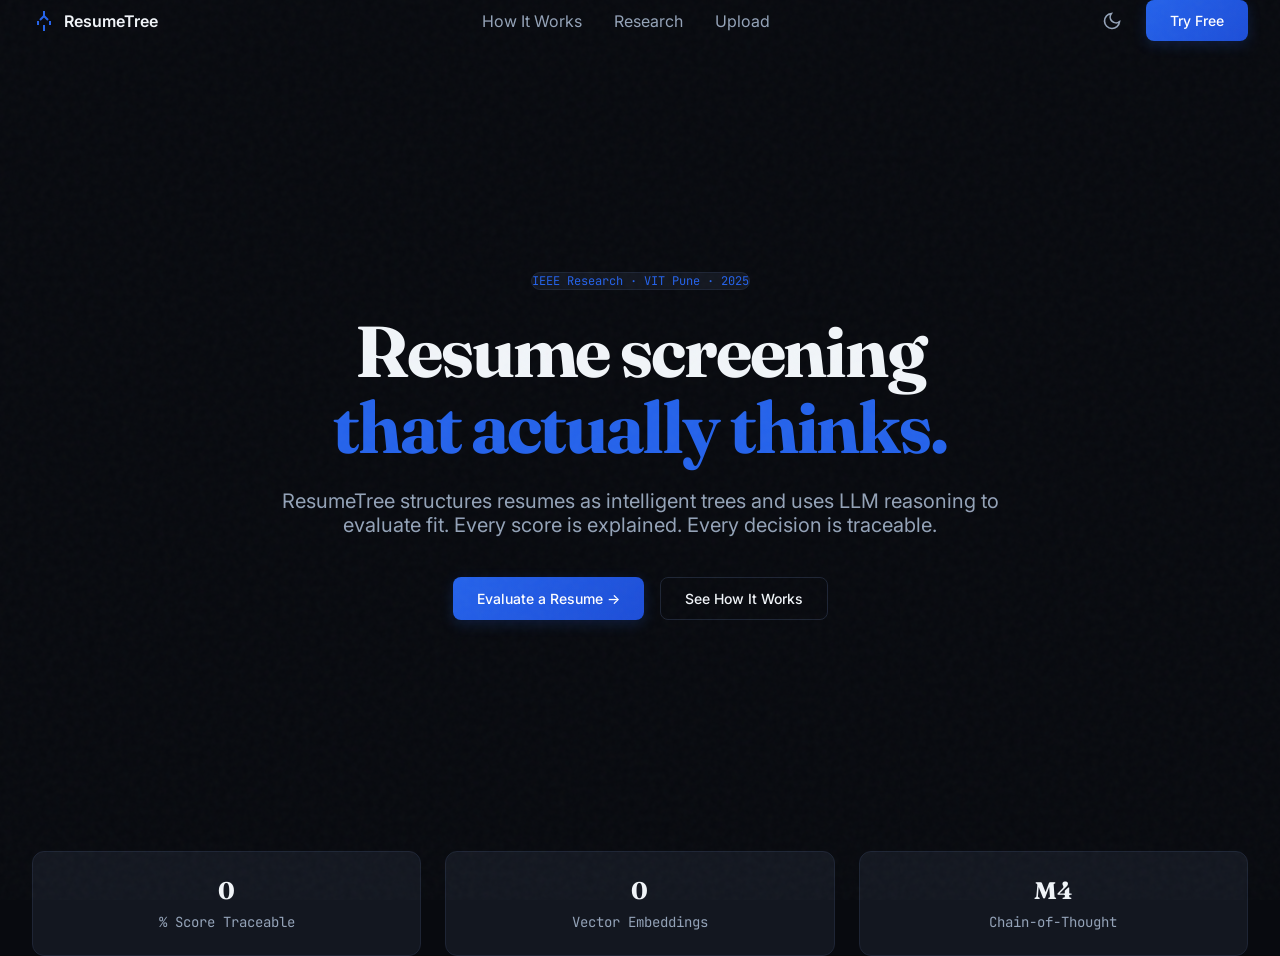
==== frontend/index.html @ 49d578b4 "api linked" ====
<!DOCTYPE html>
<html lang="en" class="dark">
<head>
    <meta charset="UTF-8">
    <meta name="viewport" content="width=device-width, initial-scale=1.0">
    <title>AI Resume Evaluation - ResumeTree</title>
    <link href="https://fonts.googleapis.com/css2?family=Fraunces:ital,wght@0,700;1,300&family=Inter:wght@400;500;600;700&family=JetBrains+Mono:wght@400;600&display=swap" rel="stylesheet">
    <link rel="stylesheet" href="css/global.css">
</head>
<body class="bg-base text-primary font-body antialiased min-h-screen col transition-colors">
    <div class="noise-overlay"></div>
    
<nav class="navbar" id="navbar">
  <div class="nav-container row space-between items-center px-lg h-16 w-full max-w-7xl mx-auto">
    <a href="index.html" class="logo row items-center gap-2 text-primary font-600 font-body">
      <svg width="24" height="24" viewBox="0 0 24 24" fill="none" stroke="var(--blue-500)" stroke-width="2"><path d="M12 22v-6"></path><path d="M16 11l-4-4-4 4"></path><path d="M12 2v5"></path><path d="M6 16v-4"></path><path d="M18 16v-4"></path></svg>
      ResumeTree
    </a>
    <div class="nav-links row gap-8 display-md">
      <a href="howitworks.html" class="text-secondary hover-primary">How It Works</a>
      <a href="research.html" class="text-secondary hover-primary">Research</a>
      <a href="upload.html" class="text-secondary hover-primary">Upload</a>
    </div>
    <div class="nav-actions row items-center gap-4">
      <button id="theme-toggle" class="icon-btn text-secondary hover-primary">
        <svg id="moon-icon" viewBox="0 0 24 24" width="20" height="20" fill="none" stroke="currentColor" stroke-width="2"><path d="M21 12.79A9 9 0 1 1 11.21 3 7 7 0 0 0 21 12.79z"></path></svg>
        <svg id="sun-icon" viewBox="0 0 24 24" width="20" height="20" fill="none" stroke="currentColor" stroke-width="2" style="display:none;"><circle cx="12" cy="12" r="5"></circle><line x1="12" y1="1" x2="12" y2="3"></line><line x1="12" y1="21" x2="12" y2="23"></line><line x1="4.22" y1="4.22" x2="5.64" y2="5.64"></line><line x1="18.36" y1="18.36" x2="19.78" y2="19.78"></line><line x1="1" y1="12" x2="3" y2="12"></line><line x1="21" y1="12" x2="23" y2="12"></line><line x1="4.22" y1="19.78" x2="5.64" y2="18.36"></line><line x1="18.36" y1="5.64" x2="19.78" y2="4.22"></line></svg>
      </button>
      <a href="upload.html" class="btn btn-primary">Try Free</a>
    </div>
  </div>
</nav>
<div id="toast-container" class="fixed bottom-lg right-lg col gap-2 z-50"></div>

    <main id="main-content" class="flex-1 w-full relative z-10 page-transition pt-16">
        
<div id="hero-canvas" class="absolute top-0 left-0 w-full h-full z-0 overflow-hidden pointer-events-none"></div>
<section class="max-w-7xl mx-auto px-lg relative z-10 row items-center justify-center text-center pb-xl pt-xl" style="min-height: 90vh;">
    <div class="col items-center gap-6 max-w-3xl">
        <div class="border rounded-full px-4 py-1 text-xs font-mono text-blue bg-card animate-in">
            IEEE Research · VIT Pune · 2025
        </div>
        <h1 class="font-display text-primary animate-in" style="font-size: 72px; line-height: 1.05; letter-spacing: -0.03em; animation-delay: 250ms;">
            Resume screening<br><span class="text-blue italic font-display">that actually thinks.</span>
        </h1>
        <p class="text-secondary text-lg mb-4 animate-in" style="animation-delay: 400ms;">
            ResumeTree structures resumes as intelligent trees and uses LLM reasoning to evaluate fit. Every score is explained. Every decision is traceable.
        </p>
        <div class="row gap-4 animate-in" style="animation-delay: 550ms;">
            <a href="upload.html" class="btn btn-primary text-base">Evaluate a Resume &rarr;</a>
            <a href="howitworks.html" class="btn btn-ghost text-base">See How It Works</a>
        </div>
    </div>
</section>

<section class="max-w-7xl mx-auto px-lg py-xl z-10 relative">
    <div class="row items-center gap-6 flex-wrap justify-center">
        <div class="card col items-center flex-1 min-w-[250px] scroll-fade text-center">
            <h2 class="font-display text-4xl mb-2 text-primary" data-counter="100">0</h2>
            <p class="text-secondary text-sm font-mono">% Score Traceable</p>
        </div>
        <div class="card col items-center flex-1 min-w-[250px] scroll-fade text-center">
            <h2 class="font-display text-4xl mb-2 text-primary">0</h2>
            <p class="text-secondary text-sm font-mono">Vector Embeddings</p>
        </div>
        <div class="card col items-center flex-1 min-w-[250px] scroll-fade text-center">
            <h2 class="font-display text-4xl mb-2 text-primary">M4</h2>
            <p class="text-secondary text-sm font-mono">Chain-of-Thought</p>
        </div>
    </div>
</section>

    </main>
    
    <script src="js/global.js"></script>
    <script src="js/api.js"></script>
    <script src="js/pages/landing.js"></script>
</body>
</html>
---- frontend/css/global.css ----
:root {
  --bg-base: #080A0F; --bg-surface: #0D1017; --bg-card: #131720; --bg-elevated: #1A2030; --bg-border: #1E2535;
  --blue-500: #2563EB; --blue-400: #3B82F6; --blue-glow: rgba(37,99,235,0.2);
  --mint-500: #10B981; --mint-400: #34D399; --amber-500: #F59E0B; --red-500: #EF4444; --purple-500: #8B5CF6;
  --text-primary: #F1F5F9; --text-secondary: #94A3B8; --text-tertiary: #475569; --text-accent: #3B82F6;
  --ease-out: cubic-bezier(0,0,0.2,1); --ease-spring: cubic-bezier(0.34,1.56,0.64,1); --ease-smooth: cubic-bezier(0.25,0.46,0.45,0.94);
}
:root.light {
  --bg-base: #FAFAFA; --bg-surface: #FFFFFF; --bg-card: #F8FAFC; --bg-elevated: #F1F5F9; --bg-border: #E2E8F0;
  --text-primary: #0F172A; --text-secondary: #475569; --text-tertiary: #94A3B8;
}
* { margin:0; padding:0; box-sizing: border-box; transition: background-color 300ms, border-color 300ms, color 300ms; }
html { scroll-behavior: smooth; }
body { background: var(--bg-base); color: var(--text-primary); font-family: 'Inter', sans-serif; -webkit-font-smoothing: antialiased; }
::selection { background: var(--blue-glow); color: var(--text-primary); }
::-webkit-scrollbar { width: 6px; }
::-webkit-scrollbar-track { background: var(--bg-base); }
::-webkit-scrollbar-thumb { background: var(--bg-border); border-radius: 3px; }
::-webkit-scrollbar-thumb:hover { background: var(--blue-500); }
*:focus-visible { outline: 2px solid var(--blue-400); outline-offset: 2px; }

/* Utilities */
.col { display: flex; flex-direction: column; } .row { display: flex; flex-direction: row; }
.items-center { align-items: center; } .items-start { align-items: flex-start; } .justify-center { justify-content: center; } .space-between { justify-content: space-between; }
.flex-1 { flex: 1; } .w-full { width: 100%; } .h-full { height: 100%; } .h-screen { height: 100vh; }
.max-w-7xl { max-width: 1280px; } .max-w-3xl { max-width: 760px; } .max-w-md { max-width: 560px; } .mx-auto { margin-left: auto; margin-right: auto; }
.gap-2 { gap: 8px; } .gap-4 { gap: 16px; } .gap-6 { gap: 24px; } .gap-8 { gap: 32px; }
.p-4 { padding: 16px; } .p-6 { padding: 24px; } .p-8 { padding: 32px; } .px-lg { padding-left: 32px; padding-right: 32px; }
.py-lg { padding-top: 32px; padding-bottom: 32px; } .pt-xl { padding-top: 64px; } .pb-xl { padding-bottom: 64px; }
.mt-4 { margin-top: 16px; } .mt-8 { margin-top: 32px; } .mb-2 { margin-bottom: 8px; } .mb-4 { margin-bottom: 16px; } .mb-8 { margin-bottom: 32px; }
.mt-xl { margin-top: 64px; } .mb-xl { margin-bottom: 64px; }
.text-center { text-align: center; }
.font-display { font-family: 'Fraunces', serif; } .font-body { font-family: 'Inter', sans-serif; } .font-mono { font-family: 'JetBrains Mono', monospace; font-size: 13px; }
.text-xs { font-size: 12px; } .text-sm { font-size: 14px; } .text-base { font-size: 16px; } .text-lg { font-size: 20px; } .text-xl { font-size: 24px; } .text-2xl { font-size: 32px; }
.font-500 { font-weight: 500; } .font-600 { font-weight: 600; }
.text-primary { color: var(--text-primary); } .text-secondary { color: var(--text-secondary); } .text-tertiary { color: var(--text-tertiary); } .text-accent { color: var(--text-accent); }
.text-red { color: var(--red-500); } .text-amber { color: var(--amber-500); } .text-mint { color: var(--mint-500); } .text-blue { color: var(--blue-500); }
.bg-base { background: var(--bg-base); } .bg-surface { background: var(--bg-surface); } .bg-card { background: var(--bg-card); border: 1px solid var(--bg-border); }
.border-b { border-bottom: 1px solid var(--bg-border); } .border-t { border-top: 1px solid var(--bg-border); } .border { border: 1px solid var(--bg-border); }
.rounded-sm { border-radius: 6px; } .rounded-md { border-radius: 10px; } .rounded-lg { border-radius: 16px; } .rounded-full { border-radius: 999px; }
.relative { position: relative; } .absolute { position: absolute; } .fixed { position: fixed; }
.z-10 { z-index: 10; } .z-50 { z-index: 50; }
.hidden { display: none !important; }
a { text-decoration: none; color: inherit; } .cursor-pointer { cursor: pointer; } 
ul { list-style: none; }

/* Effects */
.noise-overlay { position: fixed; top: 0; left: 0; width: 100vw; height: 100vh; pointer-events: none; z-index: 50; opacity: 0.03; background-image: url('data:image/svg+xml;utf8,%3Csvg viewBox="0 0 200 200" xmlns="http://www.w3.org/2000/svg"%3E%3Cfilter id="noiseFilter"%3E%3CfeTurbulence type="fractalNoise" baseFrequency="0.65" numOctaves="3" stitchTiles="stitch"/%3E%3C/filter%3E%3Crect width="100%25" height="100%25" filter="url(%23noiseFilter)"/%3E%3C/svg%3E'); }
.glass-nav { background: rgba(13, 16, 23, 0.7); backdrop-filter: blur(20px); border-bottom: 1px solid var(--bg-border); position: fixed; top:0; width:100%; z-index: 40; transition: background 0.3s, border-color 0.3s; }
.glass-nav.scrolled { background: rgba(13, 16, 23, 0.95); }
.light .glass-nav { background: rgba(255, 255, 255, 0.7); } .light .glass-nav.scrolled { background: rgba(255, 255, 255, 0.95); }

/* Components */
.btn { display: inline-flex; align-items: center; justify-center; padding: 12px 24px; border-radius: 8px; font-weight: 500; font-size: 14px; cursor: pointer; transition: all 150ms var(--ease-out); border:none; color: white;}
.btn-primary { background: linear-gradient(135deg, var(--blue-500), #1D4ED8); box-shadow: 0 4px 14px var(--blue-glow); }
.btn-primary:hover { background: var(--blue-400); box-shadow: 0 0 24px rgba(37,99,235,0.4); transform: translateY(-1px); }
.btn-primary:active { transform: translateY(0); }
.btn-ghost { background: transparent; border: 1px solid var(--bg-border); color: var(--text-primary); }
.btn-ghost:hover { background: var(--bg-elevated); }
.btn-danger { background: rgba(239,68,68,0.1); border: 1px solid rgba(239,68,68,0.3); color: var(--red-500); }
.icon-btn { background: transparent; border: none; padding: 8px; border-radius: 6px; cursor: pointer; color: var(--text-secondary); transition: background 150ms var(--ease-out); display: flex; align-items: center; justify-content: center; }
.icon-btn:hover { background: var(--bg-elevated); color: var(--text-primary); }

.card { background: var(--bg-card); border: 1px solid var(--bg-border); border-radius: 12px; padding: 24px; transition: all 200ms var(--ease-out); }
.card-hover:hover { background: var(--bg-elevated); border-color: rgba(37,99,235,0.3); box-shadow: 0 8px 32px rgba(0,0,0,0.3); }

/* Animations */
.animate-in { opacity: 0; transform: translateY(24px); animation: fadeUp 500ms var(--ease-out) forwards; }
@keyframes fadeUp { to { opacity: 1; transform: translateY(0); } }
.page-transition { opacity: 0; transform: translateY(8px); animation: pageEnter 300ms var(--ease-out) 50ms forwards; }
@keyframes pageEnter { to { opacity: 1; transform: translateY(0); } }

.skeleton { background: linear-gradient(90deg, var(--bg-card) 25%, var(--bg-elevated) 50%, var(--bg-card) 75%); background-size: 200% 100%; animation: shimmer 1.5s infinite; border-radius: 6px; min-height: 20px;}
@keyframes shimmer { 0% { background-position: 200% 0; } 100% { background-position: -200% 0; } }

/* Badges */
.badge { padding: 3px 10px; border-radius: 20px; font-weight: 500; font-size: 11px; white-space: nowrap; }
.badge-full { background: rgba(16,185,129,0.12); border: 1px solid rgba(16,185,129,0.3); color: var(--mint-400); }
.badge-partial { background: rgba(245,158,11,0.12); border: 1px solid rgba(245,158,11,0.3); color: var(--amber-500); }
.badge-none { background: rgba(239,68,68,0.12); border: 1px solid rgba(239,68,68,0.3); color: var(--red-500); }
.badge-high { background: var(--red-500); color: white; } .badge-medium { background: var(--amber-500); color: white; } .badge-low { background: var(--text-tertiary); color: white; }

/* Chips */
.chip { font-family: 'JetBrains Mono', monospace; font-size: 11px; border-radius: 4px; padding: 2px 8px; font-weight: 600; display: inline-block; white-space: nowrap;}
.chip-exp { background: rgba(37,99,235,0.1); border: 1px solid rgba(37,99,235,0.3); color: var(--blue-400); }
.chip-proj { background: rgba(139,92,246,0.1); border: 1px solid rgba(139,92,246,0.3); color: var(--purple-500); }
.chip-edu { background: rgba(16,185,129,0.1); border: 1px solid rgba(16,185,129,0.3); color: var(--mint-400); }
.chip-skill { background: rgba(245,158,11,0.1); border: 1px solid rgba(245,158,11,0.3); color: var(--amber-500); }

/* Toasts */
.toast { background: var(--bg-elevated); border: 1px solid var(--bg-border); padding: 16px; border-radius: 8px; box-shadow: 0 8px 32px rgba(0,0,0,0.3); transform: translateY(100px); opacity: 0; animation: toastIn 300ms var(--ease-spring) forwards; position: relative; overflow: hidden; min-width: 250px;}
.toast.out { animation: toastOut 300ms var(--ease-in) forwards; }
@keyframes toastIn { to { transform: translateY(0); opacity: 1; } } @keyframes toastOut { to { transform: translateY(50px); opacity: 0; } }
.toast-progress { position: absolute; bottom: 0; left: 0; height: 3px; background: var(--blue-500); width: 100%; transition: width linear; }
.toast.success .toast-progress { background: var(--mint-500); } .toast.error .toast-progress { background: var(--red-500); }

/* Specific Overrides */
input, textarea { background: var(--bg-card); border: 1px solid var(--bg-border); border-radius: 8px; padding: 14px 16px; color: var(--text-primary); font-family: 'Inter', sans-serif; resize: vertical; transition: border-color 0ms, box-shadow 0ms; }
input:focus, textarea:focus { outline: none; border-color: var(--blue-400); box-shadow: 0 0 0 4px var(--blue-glow); }

@media (max-width: 768px) { .display-md { display: none !important; } }
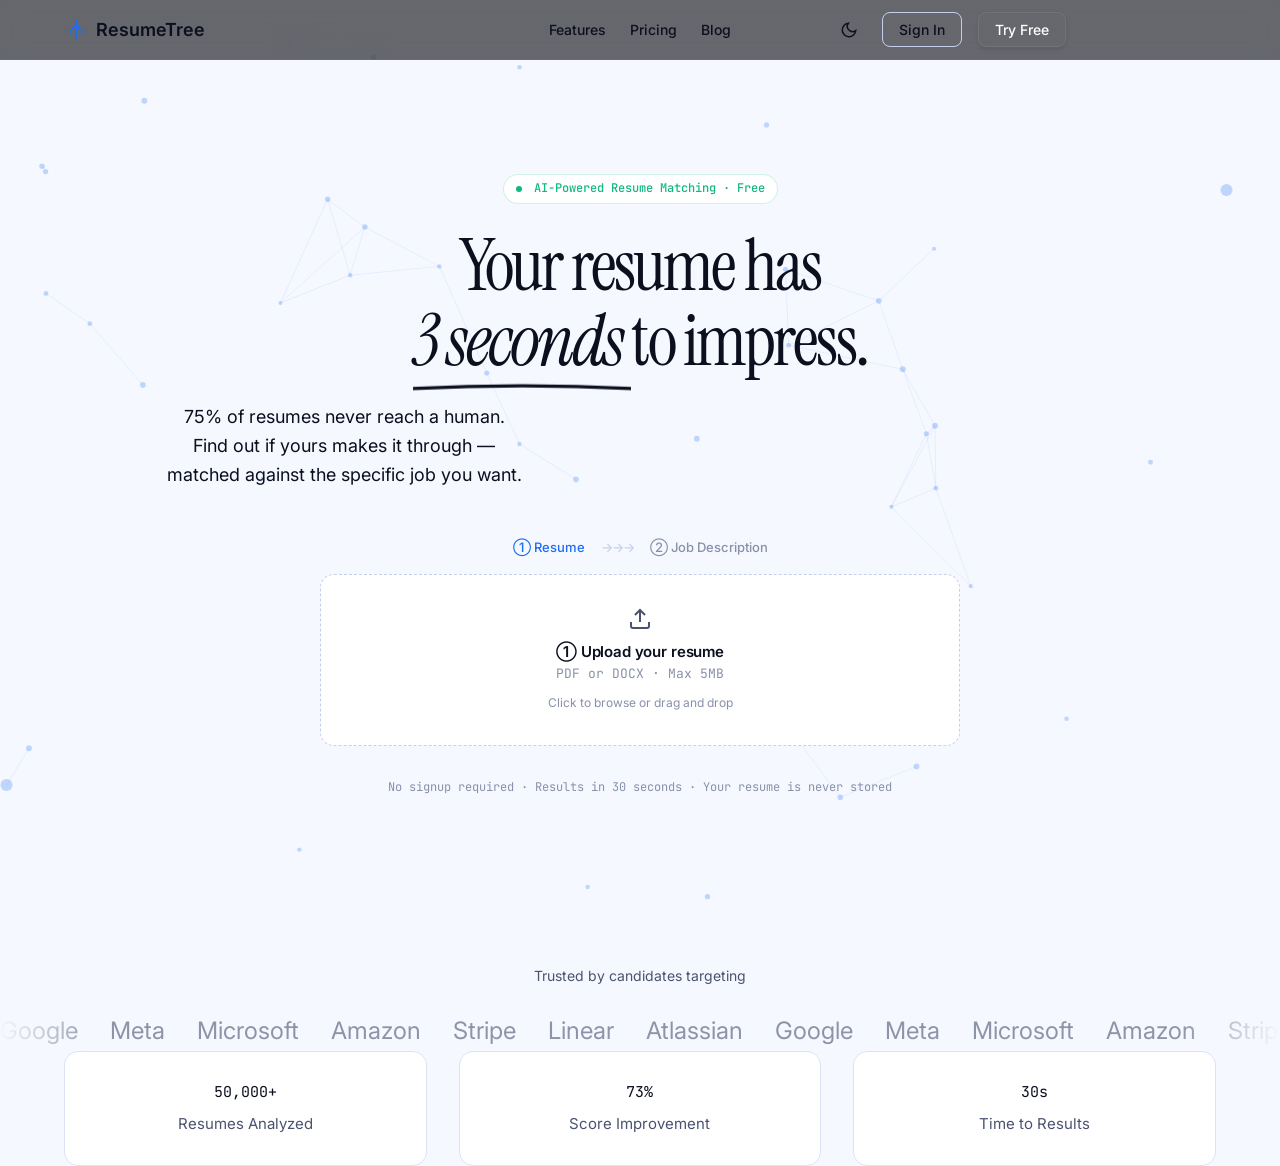
==== commit 4c994d7e: "frontend updated yet to complete" ====
--- a/frontend/index.html
+++ b/frontend/index.html
@@ -1,79 +1,238 @@
 <!DOCTYPE html>
-<html lang="en" class="dark">
+<html lang="en">
 <head>
-    <meta charset="UTF-8">
-    <meta name="viewport" content="width=device-width, initial-scale=1.0">
-    <title>AI Resume Evaluation - ResumeTree</title>
-    <link href="https://fonts.googleapis.com/css2?family=Fraunces:ital,wght@0,700;1,300&family=Inter:wght@400;500;600;700&family=JetBrains+Mono:wght@400;600&display=swap" rel="stylesheet">
-    <link rel="stylesheet" href="css/global.css">
+  <meta charset="UTF-8">
+  <meta name="viewport" content="width=device-width, initial-scale=1.0">
+  <title>ResumeTree · AI ATS Scorer</title>
+  <meta name="description" content="ResumeTree is an AI-powered Resume ATS Score Checker with precise JD matching.">
+  
+  <script>
+    const saved = localStorage.getItem('resumetree-theme');
+    const system = window.matchMedia('(prefers-color-scheme: dark)').matches ? 'dark' : 'light';
+    const theme = saved || system;
+    if (theme === 'dark') { document.documentElement.classList.add('dark'); }
+  </script>
+
+  <link rel="preconnect" href="https://fonts.googleapis.com">
+  <link rel="preconnect" href="https://fonts.gstatic.com" crossorigin>
+  <link href="https://fonts.googleapis.com/css2?family=Instrument+Serif:ital@0;1&family=Inter:wght@400;500;600;700&family=JetBrains+Mono:wght@400;600&display=swap" rel="stylesheet">
+  
+  <style>
+    :root { --base: #F6F8FF; --t1: #0B0F1E; }
+    :root.dark { --base: #07090F; --t1: #ECF0FA; }
+    body { background-color: var(--base); color: var(--t1); margin: 0; }
+  </style>
+
+  <link rel="stylesheet" href="css/design-system.css">
+  <link rel="stylesheet" href="css/layout.css">
+  <link rel="stylesheet" href="css/components.css">
+  <link rel="stylesheet" href="css/animations.css">
+
+  <style>
+    /* Specific Flow Overrides */
+    .flow-container {
+      position: relative; width: 100%; max-width: 800px; margin: 0 auto;
+      display: flex; gap: 24px; transition: all 380ms var(--smooth);
+    }
+    .panel { border-radius: 14px; transition: all 380ms var(--smooth); }
+    .panel-left { width: 100%; }
+    .panel-right { width: 0%; opacity: 0; visibility: hidden; transform: translateX(20px); display: none; }
+    
+    .flow-container.state-jd .panel-left { width: 45%; background: var(--surface); border: 1px solid var(--border); }
+    .flow-container.state-jd .panel-left .upload-zone { padding: 24px; border: none; background: transparent; animation: none; }
+    .flow-container.state-jd .panel-left svg.huge-icon { display: none; }
+    
+    .flow-container.state-jd .panel-right { width: 55%; display: flex; opacity: 1; visibility: visible; transform: translateX(0); background: var(--card); border: 1px solid var(--border); padding: 32px; }
+
+    @media (max-width: 768px) {
+      .flow-container.state-jd { flex-direction: column; }
+      .flow-container.state-jd .panel-left, .flow-container.state-jd .panel-right { width: 100%; }
+    }
+
+    /* Steps */
+    .step-indicator { display: flex; align-items: center; justify-content: center; gap: 16px; margin-bottom: 16px; font-family: var(--font-ui); font-size: 13px; font-weight: 500; }
+    .step-indicator span { transition: color var(--t-normal); }
+    .step-active { color: var(--brand); }
+    .step-inactive { color: var(--t3); }
+    .step-arr { color: var(--border-hi); letter-spacing: -1px; }
+
+    /* Processing Overlay */
+    .processing-overlay {
+      position: fixed; top: 0; left: 0; right: 0; bottom: 0;
+      background: rgba(7, 9, 15, 0.4);
+      backdrop-filter: blur(8px);
+      -webkit-backdrop-filter: blur(8px);
+      z-index: 200; display: none; align-items: center; justify-content: center; flex-direction: column;
+    }
+    .processing-overlay.active { display: flex; }
+  </style>
 </head>
-<body class="bg-base text-primary font-body antialiased min-h-screen col transition-colors">
-    <div class="noise-overlay"></div>
+<body>
+  
+  <nav class="navbar" style="height: 60px; z-index: 100;">
+    <div class="nav-content container flex justify-between items-center w-full">
+      <a href="index.html" class="logo" style="font-weight: 600; flex: 1;">
+        <svg width="24" height="24" viewBox="0 0 24 24" fill="none" stroke="var(--brand)" stroke-width="2"><path d="M12 22V2M16 11l-4-4-4 4M6 16v-4M18 16v-4"/></svg>
+        ResumeTree
+      </a>
+      <div class="nav-links flex gap-6" style="font-size: 14px; flex: 1; justify-content: center;">
+        <a href="features.html">Features</a>
+        <a href="pricing.html">Pricing</a>
+        <a href="#">Blog</a>
+      </div>
+      <div class="nav-actions flex items-center justify-end gap-4" style="flex: 1;">
+        <button class="btn btn-ghost theme-toggle-btn" style="padding: 8px; border:none;" aria-label="Toggle Theme">
+          <svg class="icon-sun" width="18" height="18" viewBox="0 0 24 24" fill="none" stroke="currentColor" stroke-width="2"><circle cx="12" cy="12" r="5"></circle><line x1="12" y1="1" x2="12" y2="3"></line><line x1="12" y1="21" x2="12" y2="23"></line><line x1="4.22" y1="4.22" x2="5.64" y2="5.64"></line><line x1="18.36" y1="18.36" x2="19.78" y2="19.78"></line><line x1="1" y1="12" x2="3" y2="12"></line><line x1="21" y1="12" x2="23" y2="12"></line><line x1="4.22" y1="19.78" x2="5.64" y2="18.36"></line><line x1="18.36" y1="5.64" x2="19.78" y2="4.22"></line></svg>
+          <svg class="icon-moon" width="18" height="18" viewBox="0 0 24 24" fill="none" stroke="currentColor" stroke-width="2"><path d="M21 12.79A9 9 0 1 1 11.21 3 7 7 0 0 0 21 12.79z"></path></svg>
+        </button>
+        <button class="btn btn-ghost" style="padding: 8px 16px;">Sign In</button>
+        <button class="btn btn-primary" style="padding: 8px 16px;">Try Free</button>
+      </div>
+    </div>
+  </nav>
+
+  <main class="hero-section">
+    <div class="mesh-bg">
+      <canvas id="heroCanvas" class="mesh-canvas"></canvas>
+    </div>
     
-<nav class="navbar" id="navbar">
-  <div class="nav-container row space-between items-center px-lg h-16 w-full max-w-7xl mx-auto">
-    <a href="index.html" class="logo row items-center gap-2 text-primary font-600 font-body">
-      <svg width="24" height="24" viewBox="0 0 24 24" fill="none" stroke="var(--blue-500)" stroke-width="2"><path d="M12 22v-6"></path><path d="M16 11l-4-4-4 4"></path><path d="M12 2v5"></path><path d="M6 16v-4"></path><path d="M18 16v-4"></path></svg>
-      ResumeTree
-    </a>
-    <div class="nav-links row gap-8 display-md">
-      <a href="howitworks.html" class="text-secondary hover-primary">How It Works</a>
-      <a href="research.html" class="text-secondary hover-primary">Research</a>
-      <a href="upload.html" class="text-secondary hover-primary">Upload</a>
-    </div>
-    <div class="nav-actions row items-center gap-4">
-      <button id="theme-toggle" class="icon-btn text-secondary hover-primary">
-        <svg id="moon-icon" viewBox="0 0 24 24" width="20" height="20" fill="none" stroke="currentColor" stroke-width="2"><path d="M21 12.79A9 9 0 1 1 11.21 3 7 7 0 0 0 21 12.79z"></path></svg>
-        <svg id="sun-icon" viewBox="0 0 24 24" width="20" height="20" fill="none" stroke="currentColor" stroke-width="2" style="display:none;"><circle cx="12" cy="12" r="5"></circle><line x1="12" y1="1" x2="12" y2="3"></line><line x1="12" y1="21" x2="12" y2="23"></line><line x1="4.22" y1="4.22" x2="5.64" y2="5.64"></line><line x1="18.36" y1="18.36" x2="19.78" y2="19.78"></line><line x1="1" y1="12" x2="3" y2="12"></line><line x1="21" y1="12" x2="23" y2="12"></line><line x1="4.22" y1="19.78" x2="5.64" y2="18.36"></line><line x1="18.36" y1="5.64" x2="19.78" y2="4.22"></line></svg>
-      </button>
-      <a href="upload.html" class="btn btn-primary">Try Free</a>
+    <div class="container text-center flex-col items-center" style="position: relative; z-index: 10;">
+      
+      <div class="pill pill-green mb-6 hero-stagger-1 border border-border" style="background: var(--surface);">
+        <span class="animate-pulse-dot" style="margin-right: 6px;"></span>
+        AI-Powered Resume Matching · Free
+      </div>
+
+      <h1 class="display-title hero-stagger-2 mb-6" style="letter-spacing: -0.04em;">
+        Your resume has<br>
+        <span class="text-brand" style="font-style: italic; position:relative;">3 seconds
+          <svg style="position:absolute; bottom:-4px; left:0; width:100%;" viewBox="0 0 200 8" fill="none"><path class="path-draw" d="M0 5 Q 100 0, 200 5" stroke="currentColor" stroke-width="3" stroke-linecap="round"/></svg>
+        </span> 
+        to impress.
+      </h1>
+      
+      <p class="text-secondary mb-12 hero-stagger-3 mx-auto" style="max-width: 560px; font-size: 18px; line-height: 1.6;">
+        75% of resumes never reach a human.<br>
+        Find out if yours makes it through —<br>
+        matched against the specific job you want.
+      </p>
+
+      <div class="hero-scale w-full mb-8 max-w-3xl mx-auto">
+        <div id="step-indicators" class="step-indicator">
+          <span id="step1-ind" class="step-active">① Resume</span>
+          <span class="step-arr">→→→</span>
+          <span id="step2-ind" class="step-inactive">② Job Description</span>
+        </div>
+
+        <div id="flow-container" class="flow-container text-left mt-4" style="justify-content: center;">
+          
+          <!-- LEFT: RESUME UPLOAD -->
+          <div id="panel-left" class="panel panel-left w-full flex justify-center">
+            <div id="state-idle" class="upload-zone mx-auto w-full">
+              <svg class="huge-icon" width="24" height="24" viewBox="0 0 24 24" fill="none" stroke="currentColor" stroke-width="2"><path d="M21 15v4a2 2 0 0 1-2 2H5a2 2 0 0 1-2-2v-4M17 8l-5-5-5 5M12 3v12"/></svg>
+              <h3 style="font-size: 15px; font-weight: 600; margin-bottom: 2px;">① Upload your resume</h3>
+              <p class="text-t3 mono-text" style="font-size: 13px;">PDF or DOCX · Max 5MB</p>
+              <p class="text-t3 mt-2" style="font-size: 12px;">Click to browse or drag and drop</p>
+            </div>
+            
+            <div id="state-done" style="display:none; padding: 24px; width: 100%;">
+              <div class="flex items-center gap-3">
+                <div style="background:var(--brand-soft); color:var(--brand); padding:10px; border-radius:8px;">
+                  <svg width="18" height="18" viewBox="0 0 24 24" fill="none" stroke="currentColor" stroke-width="2"><path d="M14 2H6a2 2 0 0 0-2 2v16a2 2 0 0 0 2 2h12a2 2 0 0 0 2-2V8z"></path><polyline points="14 2 14 8 20 8"></polyline><line x1="16" y1="13" x2="8" y2="13"></line><line x1="16" y1="17" x2="8" y2="17"></line><polyline points="10 9 9 9 8 9"></polyline></svg>
+                </div>
+                <div style="flex: 1;">
+                  <h4 class="font-600 mb-0" style="font-size: 14px;">resume_2025.pdf</h4>
+                  <p class="text-t2 mono-text" style="font-size: 12px; margin-top:2px;">2.3 MB · Ready</p>
+                </div>
+              </div>
+              <button class="btn btn-ghost mt-4 w-full" style="padding: 6px; font-size:12px;" onclick="location.reload()">Change file</button>
+            </div>
+          </div>
+
+          <!-- RIGHT: JD INPUT -->
+          <div id="panel-right" class="panel panel-right flex-col">
+            <h3 class="mb-2 text-brand" style="font-size: 13px;">② Now add the job description</h3>
+            <p class="text-t2 mb-6" style="font-size: 13px; line-height: 1.5;">Without a job description, your score is just a formatting grade. Add the JD to see your REAL match percentage.</p>
+
+            <div class="input-wrapper mb-4">
+              <textarea id="jd-textarea" class="textarea mono-text" style="height: 180px; font-size: 13px;" placeholder="Paste the full job description here. Include all requirements for the most accurate ATS match score." spellcheck="false"></textarea>
+              <label class="floating-label">Job Description Text</label>
+              <span id="char-counter" class="char-counter">0 / 2000+</span>
+            </div>
+
+            <button id="analyze-btn" class="btn w-full mt-auto" style="background: var(--border); color: var(--t3); cursor: not-allowed;" title="Required — tells us what to match your resume against" disabled>Add job description to continue</button>
+          </div>
+
+        </div>
+      </div>
+
+      <div class="text-t3 hero-stagger-4 mono-text" style="font-size: 12px;">
+        No signup required · Results in 30 seconds · Your resume is never stored
+      </div>
+    </div>
+  </main>
+
+  <!-- Social Proof Strip -->
+  <aside class="w-full relative mt-16 pb-8">
+    <p class="text-center text-t2 font-500 mb-6" style="font-size: 14px;">Trusted by candidates targeting</p>
+    <div class="marquee-container" style="opacity: 0.6;">
+      <div class="marquee-content flex gap-8 items-center">
+        <!-- Text stand-ins for demo, typically these are SVG logos -->
+        <span class="font-600 text-t2" style="font-size:24px;">Google</span>
+        <span class="font-600 text-t2" style="font-size:24px;">Meta</span>
+        <span class="font-600 text-t2" style="font-size:24px;">Microsoft</span>
+        <span class="font-600 text-t2" style="font-size:24px;">Amazon</span>
+        <span class="font-600 text-t2" style="font-size:24px;">Stripe</span>
+        <span class="font-600 text-t2" style="font-size:24px;">Linear</span>
+        <span class="font-600 text-t2" style="font-size:24px;">Atlassian</span>
+        <!-- Duplicates for loop -->
+        <span class="font-600 text-t2" style="font-size:24px;">Google</span>
+        <span class="font-600 text-t2" style="font-size:24px;">Meta</span>
+        <span class="font-600 text-t2" style="font-size:24px;">Microsoft</span>
+        <span class="font-600 text-t2" style="font-size:24px;">Amazon</span>
+        <span class="font-600 text-t2" style="font-size:24px;">Stripe</span>
+        <span class="font-600 text-t2" style="font-size:24px;">Linear</span>
+        <span class="font-600 text-t2" style="font-size:24px;">Atlassian</span>
+      </div>
+    </div>
+  </aside>
+
+  <!-- Stats Grid -->
+  <section class="container mt-16 mb-24 reveal animate-on-scroll">
+    <div class="grid-3 text-center">
+      <div class="card bg-surface">
+        <div class="display-title-normal mono-text text-brand mb-2">50,000+</div>
+        <div class="text-t2 font-500">Resumes Analyzed</div>
+      </div>
+      <div class="card bg-surface">
+        <div class="display-title-normal mono-text text-brand mb-2">73%</div>
+        <div class="text-t2 font-500">Score Improvement</div>
+      </div>
+      <div class="card bg-surface">
+        <div class="display-title-normal mono-text text-brand mb-2">30s</div>
+        <div class="text-t2 font-500">Time to Results</div>
+      </div>
+    </div>
+  </section>
+
+  <!-- Processing Overlay -->
+  <div id="processing-overlay" class="processing-overlay">
+    <div class="card glass flex-col text-left" style="width: 400px; padding: 40px; border-color: var(--border-hi);">
+      <h3 class="mb-4">Analyzing Context...</h3>
+      <div id="progress-steps" class="flex-col gap-3 mb-6"></div>
+      <div class="w-full bg-border rounded-full h-2 mb-2 overflow-hidden">
+        <div id="progress-bar" class="h-full bg-brand" style="width: 0%; border-radius:99px; transition: 4s linear; background: var(--brand);"></div>
+      </div>
+      <p class="text-t3 mono-text text-sm mb-4">~<span id="time-est">18</span> seconds remaining</p>
+      <button class="btn btn-ghost w-full" onclick="location.reload()">Cancel</button>
     </div>
   </div>
-</nav>
-<div id="toast-container" class="fixed bottom-lg right-lg col gap-2 z-50"></div>
-
-    <main id="main-content" class="flex-1 w-full relative z-10 page-transition pt-16">
-        
-<div id="hero-canvas" class="absolute top-0 left-0 w-full h-full z-0 overflow-hidden pointer-events-none"></div>
-<section class="max-w-7xl mx-auto px-lg relative z-10 row items-center justify-center text-center pb-xl pt-xl" style="min-height: 90vh;">
-    <div class="col items-center gap-6 max-w-3xl">
-        <div class="border rounded-full px-4 py-1 text-xs font-mono text-blue bg-card animate-in">
-            IEEE Research · VIT Pune · 2025
-        </div>
-        <h1 class="font-display text-primary animate-in" style="font-size: 72px; line-height: 1.05; letter-spacing: -0.03em; animation-delay: 250ms;">
-            Resume screening<br><span class="text-blue italic font-display">that actually thinks.</span>
-        </h1>
-        <p class="text-secondary text-lg mb-4 animate-in" style="animation-delay: 400ms;">
-            ResumeTree structures resumes as intelligent trees and uses LLM reasoning to evaluate fit. Every score is explained. Every decision is traceable.
-        </p>
-        <div class="row gap-4 animate-in" style="animation-delay: 550ms;">
-            <a href="upload.html" class="btn btn-primary text-base">Evaluate a Resume &rarr;</a>
-            <a href="howitworks.html" class="btn btn-ghost text-base">See How It Works</a>
-        </div>
-    </div>
-</section>
-
-<section class="max-w-7xl mx-auto px-lg py-xl z-10 relative">
-    <div class="row items-center gap-6 flex-wrap justify-center">
-        <div class="card col items-center flex-1 min-w-[250px] scroll-fade text-center">
-            <h2 class="font-display text-4xl mb-2 text-primary" data-counter="100">0</h2>
-            <p class="text-secondary text-sm font-mono">% Score Traceable</p>
-        </div>
-        <div class="card col items-center flex-1 min-w-[250px] scroll-fade text-center">
-            <h2 class="font-display text-4xl mb-2 text-primary">0</h2>
-            <p class="text-secondary text-sm font-mono">Vector Embeddings</p>
-        </div>
-        <div class="card col items-center flex-1 min-w-[250px] scroll-fade text-center">
-            <h2 class="font-display text-4xl mb-2 text-primary">M4</h2>
-            <p class="text-secondary text-sm font-mono">Chain-of-Thought</p>
-        </div>
-    </div>
-</section>
-
-    </main>
-    
-    <script src="js/global.js"></script>
-    <script src="js/api.js"></script>
-    <script src="js/pages/landing.js"></script>
+
+  <script src="js/core.js" defer></script>
+  <script src="js/animations.js" defer></script>
+  <script src="js/app.js" defer></script>
+  <style>
+    .path-draw { stroke-dasharray: 200; stroke-dashoffset: 200; animation: drawCheck 1s 800ms forwards ease-out; }
+  </style>
 </body>
 </html>
--- a/frontend/css/design-system.css
+++ b/frontend/css/design-system.css
@@ -0,0 +1,125 @@
+/* design-system.css */
+
+@import url('https://fonts.googleapis.com/css2?family=Instrument+Serif:ital@0;1&family=Inter:wght@400;500;600;700&family=JetBrains+Mono:wght@400;600&display=swap');
+
+:root {
+  /* Colors - Light Mode (Default variables as requested, or rather base) */
+  --void      : #F0F4FF;
+  --base      : #F6F8FF;
+  --surface   : #FFFFFF;
+  --card      : #FFFFFF;
+  --elevated  : #EEF2FF;
+  --border    : #DDE3F5;
+  --border-hi : #C4CFEC;
+
+  --brand     : #1B6EF3;
+  --brand-hi  : #1558D4;
+  --brand-glow: rgba(27,110,243,0.12);
+  --brand-soft: rgba(27,110,243,0.05);
+
+  --t1: #0B0F1E;
+  --t2: #4A5270;
+  --t3: #8891AA;
+
+  /* Semantic */
+  --excellent : #10B981;
+  --good      : #3B82F6;
+  --average   : #F59E0B;
+  --poor      : #EF4444;
+
+  /* Timings & Easings */
+  --spring: cubic-bezier(0.34, 1.56, 0.64, 1);
+  --smooth: cubic-bezier(0.25, 0.46, 0.45, 0.94);
+  --out   : cubic-bezier(0, 0, 0.2, 1);
+
+  --t-fast  : 150ms;
+  --t-normal: 280ms;
+  --t-slow  : 500ms;
+  --t-story : 1400ms;
+
+  /* Fonts */
+  --font-display: "Instrument Serif", "Playfair Display", serif;
+  --font-ui: "Inter", -apple-system, sans-serif;
+  --font-mono: "JetBrains Mono", "IBM Plex Mono", monospace;
+}
+
+:root.dark {
+  /* Colors - Dark Mode */
+  --void      : #04060C;
+  --base      : #07090F;
+  --surface   : #0C0F19;
+  --card      : #111521;
+  --elevated  : #171C2C;
+  --border    : #1D2338;
+  --border-hi : #2A3350;
+
+  --brand     : #1B6EF3;
+  --brand-hi  : #4589F5;
+  --brand-glow: rgba(27,110,243,0.18);
+  --brand-soft: rgba(27,110,243,0.06);
+
+  --t1: #ECF0FA;
+  --t2: #8591AD;
+  --t3: #454E68;
+}
+
+* {
+  transition: 
+    background-color 300ms ease,
+    border-color 300ms ease,
+    color 300ms ease;
+  box-sizing: border-box;
+}
+
+html, body {
+  font-family: var(--font-ui);
+  background-color: var(--base);
+  color: var(--t1);
+  line-height: 1.65;
+  -webkit-font-smoothing: antialiased;
+  accent-color: var(--brand);
+  font-size: 15px;
+  scroll-behavior: smooth;
+  visibility: visible;
+  margin: 0; padding: 0; overflow-x: hidden;
+}
+
+h1, h2, h3, h4, h5, h6, span, li, p { color: inherit; }
+h1, h2, h3, h4 { font-weight: 600; letter-spacing: -0.01em; margin: 0; line-height: 1.2; }
+p { font-size: 15px; color: var(--t2); margin: 0; }
+.text-tertiary, .text-t3 { color: var(--t3); }
+.text-secondary, .text-t2 { color: var(--t2); }
+.text-brand { color: var(--brand); }
+
+.display-title {
+  font-family: var(--font-display);
+  font-size: clamp(42px, 6vw, 72px);
+  line-height: 1.05;
+  font-weight: 400;
+  color: var(--t1);
+}
+
+.mono-text { font-family: var(--font-mono); }
+
+/* Spacing utils */
+.mb-2 { margin-bottom: 8px; }
+.mb-4 { margin-bottom: 16px; }
+.mb-6 { margin-bottom: 24px; }
+.mb-8 { margin-bottom: 32px; }
+.mb-12 { margin-bottom: 48px; }
+.mb-16 { margin-bottom: 64px; }
+.mt-2 { margin-top: 8px; }
+.mt-4 { margin-top: 16px; }
+.mt-6 { margin-top: 24px; }
+.mt-8 { margin-top: 32px; }
+.mt-12 { margin-top: 48px; }
+.mt-16 { margin-top: 64px; }
+
+.gap-2 { gap: 8px; }
+.gap-3 { gap: 12px; }
+.gap-4 { gap: 16px; }
+.gap-6 { gap: 24px; }
+.gap-8 { gap: 32px; }
+.p-4 { padding: 16px; }
+.p-6 { padding: 24px; }
+.p-8 { padding: 32px; }
--- a/frontend/css/layout.css
+++ b/frontend/css/layout.css
@@ -0,0 +1,160 @@
+/* layout.css */
+/* Grid Systems */
+.container {
+  width: 100%;
+  max-width: 1200px;
+  margin: 0 auto;
+  padding: 0 24px;
+}
+
+.grid-2 {
+  display: grid;
+  grid-template-columns: repeat(2, 1fr);
+  gap: 32px;
+}
+
+.grid-3 {
+  display: grid;
+  grid-template-columns: repeat(3, 1fr);
+  gap: 32px;
+}
+
+@media (max-width: 1023px) {
+  .grid-3 { grid-template-columns: repeat(2, 1fr); }
+}
+
+@media (max-width: 639px) {
+  .grid-2, .grid-3 { grid-template-columns: 1fr; }
+}
+
+/* Navigation */
+.navbar {
+  position: fixed;
+  top: 0;
+  left: 0;
+  right: 0;
+  height: 72px;
+  z-index: 100;
+  background: rgba(5, 7, 13, 0.6);
+  backdrop-filter: blur(12px);
+  -webkit-backdrop-filter: blur(12px);
+  border-bottom: 1px solid rgba(255,255,255,0.04);
+  display: flex;
+  align-items: center;
+}
+
+[data-theme="light"] .navbar {
+  background: rgba(255,255,255,0.8);
+  border-bottom: 1px solid rgba(0,0,0,0.04);
+}
+
+.nav-content {
+  display: flex;
+  align-items: center;
+  justify-content: space-between;
+  width: 100%;
+}
+
+.nav-links {
+  display: flex;
+  gap: 32px;
+  align-items: center;
+}
+
+.nav-links a {
+  color: var(--text-secondary);
+  text-decoration: none;
+  font-size: 14px;
+  font-weight: 500;
+  transition: color var(--fast) var(--ease-out);
+}
+
+.nav-links a:hover {
+  color: var(--text-primary);
+}
+
+@media (max-width: 768px) {
+  .nav-links { display: none; }
+}
+
+.logo {
+  font-family: var(--font-ui);
+  font-weight: 700;
+  font-size: 18px;
+  color: var(--text-primary);
+  text-decoration: none;
+  display: flex;
+  align-items: center;
+  gap: 8px;
+}
+
+.logo-icon {
+  width: 24px;
+  height: 24px;
+}
+
+/* Flex Utilities */
+.flex { display: flex; }
+.flex-col { display: flex; flex-direction: column; }
+.items-center { align-items: center; }
+.justify-center { justify-content: center; }
+.justify-between { justify-content: space-between; }
+.gap-2 { gap: 8px; }
+.gap-4 { gap: 16px; }
+.gap-6 { gap: 24px; }
+.gap-8 { gap: 32px; }
+.gap-12 { gap: 48px; }
+.flex-1 { flex: 1; }
+
+/* Text Utilities */
+.text-center { text-align: center; }
+.text-secondary { color: var(--text-secondary); }
+.text-tertiary { color: var(--text-tertiary); }
+.text-primary { color: var(--text-primary); }
+.text-brand { color: var(--brand-primary); }
+
+.w-full { width: 100%; }
+.h-full { height: 100%; }
+
+/* Hero Specifics */
+.hero-section {
+  min-height: 100vh;
+  display: flex !important;
+  flex-direction: column;
+  justify-content: center;
+  position: relative;
+  padding-top: 72px;
+  visibility: visible !important;
+  overflow: visible !important;
+}
+
+.mesh-bg {
+  position: absolute;
+  top: 0; left: 0; right: 0; bottom: 0;
+  z-index: 0;
+  pointer-events: none;
+  overflow: hidden;
+}
+
+.mesh-canvas {
+  width: 100%;
+  height: 100%;
+  position: absolute;
+  top: 0; left: 0;
+  z-index: 0;
+  pointer-events: none;
+}
+
+/* Base Visibility Safety */
+section, .section, main > div {
+  display: block !important;
+  visibility: visible !important;
+  overflow: visible !important;
+}
+
+/* Footer layout */
+.footer {
+  border-top: 1px solid var(--bg-border);
+  padding: 64px 0 32px;
+  margin-top: 128px;
+}
--- a/frontend/css/components.css
+++ b/frontend/css/components.css
@@ -0,0 +1,206 @@
+/* components.css */
+
+/* BUTTONS */
+.btn {
+  display: inline-flex;
+  align-items: center;
+  justify-content: center;
+  border-radius: 8px;
+  font-family: var(--font-ui);
+  font-weight: 500;
+  font-size: 14px;
+  padding: 12px 28px;
+  cursor: pointer;
+  border: none;
+  transition: all var(--instant) var(--out);
+  text-decoration: none;
+  will-change: transform, box-shadow;
+}
+
+.btn:disabled {
+  opacity: 0.4;
+  cursor: not-allowed;
+  pointer-events: none;
+}
+
+.btn-primary {
+  background: linear-gradient(135deg, var(--blue), #1558D4);
+  border: 1px solid rgba(255,255,255,0.08);
+  color: #fff;
+  box-shadow: 0 2px 4px rgba(0,0,0,0.1);
+}
+
+.btn-primary:not(:disabled):hover {
+  transform: translateY(-2px);
+  box-shadow: 0 0 0 1px rgba(27,110,243,0.3),
+              0 0 32px rgba(27,110,243,0.20);
+}
+
+.btn-ghost {
+  background: transparent;
+  border: 1px solid var(--border-hi);
+  color: var(--t1);
+}
+
+.btn-ghost:not(:disabled):hover {
+  background: var(--elevated);
+  border-color: var(--blue);
+}
+
+/* CARDS */
+.card {
+  background: var(--card);
+  border: 1px solid var(--border);
+  border-radius: 14px;
+  padding: 28px;
+  transition: transform var(--fast) var(--smooth),
+              border-color var(--fast) var(--smooth),
+              box-shadow var(--fast) var(--smooth);
+  position: relative;
+  overflow: hidden;
+}
+
+.card:hover {
+  transform: translateY(-3px);
+  border-color: var(--border-hi);
+  box-shadow: 0 12px 40px rgba(0,0,0,0.35);
+}
+
+.card.spotlight::after {
+  content: "";
+  position: absolute;
+  top: 0; left: 0; right: 0; bottom: 0;
+  background: radial-gradient(600px circle at var(--mouse-x, 50%) var(--mouse-y, 50%), rgba(27,110,243,0.05), transparent 40%);
+  opacity: 0;
+  transition: opacity var(--normal) var(--out);
+  pointer-events: none;
+  z-index: 0;
+}
+
+.card.spotlight:hover::after { opacity: 1; }
+.card > * { position: relative; z-index: 1; }
+
+.card-high { border-left: 4px solid var(--poor); }
+.card-med { border-left: 4px solid var(--average); }
+.card-low { border-left: 4px solid var(--t3); }
+
+/* PILLS */
+.pill {
+  display: inline-flex;
+  align-items: center;
+  gap: 6px;
+  padding: 4px 12px;
+  border-radius: 999px;
+  font-family: var(--font-mono);
+  font-size: 12px;
+  font-weight: 500;
+  background: var(--surface);
+  border: 1px solid var(--border);
+  color: var(--t2);
+}
+.pill-green {
+  background: rgba(16, 185, 129, 0.1);
+  color: var(--excellent);
+  border: 1px solid rgba(16, 185, 129, 0.2);
+}
+.pill-red {
+  background: rgba(239, 68, 68, 0.05);
+  color: var(--poor);
+  border: 1px dashed rgba(239, 68, 68, 0.4);
+}
+.pill-amber {
+  background: rgba(245, 158, 11, 0.1);
+  color: var(--average);
+  border: 1px solid rgba(245, 158, 11, 0.2);
+}
+
+/* FORMS & JD TEXTAREA */
+.input-wrapper { position: relative; width: 100%; display: flex; flex-direction: column; }
+.floating-label {
+  position: absolute;
+  top: 16px; left: 16px;
+  font-size: 14px;
+  color: var(--t3);
+  transition: all var(--fast) var(--out);
+  pointer-events: none;
+}
+.input, .textarea {
+  background: var(--surface);
+  border: 1px solid var(--border);
+  color: var(--t1);
+  border-radius: 8px;
+  padding: 16px;
+  font-family: var(--font-mono);
+  font-size: 14px;
+  transition: all var(--instant) var(--out);
+  outline: none;
+  width: 100%;
+}
+.textarea {
+  resize: vertical;
+  min-height: 200px;
+  padding-top: 24px;
+  line-height: 1.5;
+}
+/* Has a value or is focused */
+.input:focus ~ .floating-label,
+.input:not(:placeholder-shown) ~ .floating-label,
+.textarea:focus ~ .floating-label,
+.textarea:not(:placeholder-shown) ~ .floating-label {
+  top: 8px;
+  font-size: 10px;
+  color: var(--blue);
+}
+.input:focus, .textarea:focus {
+  border-color: var(--blue);
+  box-shadow: 0 0 0 3px var(--blue-glow);
+}
+.char-counter {
+  position: absolute;
+  bottom: 12px; right: 16px;
+  font-family: var(--font-mono);
+  font-size: 11px;
+  color: var(--t3);
+}
+
+/* UPLOAD ZONE */
+.upload-zone {
+  border: 1.5px dashed var(--border-hi);
+  border-radius: 14px;
+  padding: 32px 24px;
+  max-width: 640px;
+  max-height: 280px;
+  display: flex;
+  flex-direction: column;
+  align-items: center;
+  justify-content: center;
+  text-align: center;
+  transition: all var(--t-normal) var(--spring);
+  cursor: pointer;
+  background: var(--surface);
+  position: relative;
+  overflow: hidden;
+  animation: borderBreathe 4s infinite;
+}
+
+@keyframes borderBreathe {
+  0%, 100% { border-color: var(--border-hi); }
+  50% { border-color: var(--border); }
+}
+
+.upload-zone:hover, .upload-zone.drag-active {
+  border: 2px solid var(--brand);
+  background: var(--brand-soft);
+  animation: none;
+}
+
+.upload-zone.drag-active svg {
+  transform: translateY(-8px) scale(1.2);
+  color: var(--brand);
+}
+
+.upload-zone svg {
+  transition: transform var(--t-normal) var(--spring), color var(--t-fast) var(--out);
+  color: var(--t2);
+  margin-bottom: 12px;
+}
--- a/frontend/css/animations.css
+++ b/frontend/css/animations.css
@@ -0,0 +1,122 @@
+/* animations.css */
+
+/* Fallback: if JS fails, content shows */
+.animate-on-scroll {
+  opacity: 0;
+  transform: translateY(24px);
+  transition: opacity 500ms var(--out), transform 500ms var(--out);
+}
+
+.animate-on-scroll.visible {
+  opacity: 1 !important;
+  transform: translateY(0) !important;
+}
+
+@media (prefers-reduced-motion: reduce) {
+  .animate-on-scroll {
+    opacity: 1 !important;
+    transform: none !important;
+  }
+}
+
+/* Keyframes */
+@keyframes fadeUp {
+  0% {
+    opacity: 0;
+    transform: translateY(20px);
+  }
+  100% {
+    opacity: 1;
+    transform: translateY(0);
+  }
+}
+
+@keyframes scaleIn {
+  0% {
+    opacity: 0;
+    transform: scale(0.95);
+  }
+  100% {
+    opacity: 1;
+    transform: scale(1);
+  }
+}
+
+@keyframes pulseDot {
+  0% { box-shadow: 0 0 0 0 rgba(16, 185, 129, 0.4); }
+  70% { box-shadow: 0 0 0 6px rgba(16, 185, 129, 0); }
+  100% { box-shadow: 0 0 0 0 rgba(16, 185, 129, 0); }
+}
+
+@keyframes drawCheck {
+  0% { stroke-dashoffset: 100; opacity: 0; }
+  100% { stroke-dashoffset: 0; opacity: 1; }
+}
+
+@keyframes shimmer {
+  0% { background-position: -200% 0; }
+  100% { background-position: 200% 0; }
+}
+
+/* Hero delays (uses animation correctly without starting at 0 unconditionally) */
+.hero-stagger-1 { animation: fadeUp 400ms 100ms var(--out) both; }
+.hero-stagger-2 { animation: fadeUp 500ms 250ms var(--out) both; }
+.hero-stagger-3 { animation: fadeUp 400ms 420ms var(--out) both; }
+.hero-scale     { animation: scaleIn 500ms 550ms var(--spring) both; }
+.hero-stagger-4 { animation: fadeUp 400ms 600ms var(--out) both; }
+
+/* Decorative */
+.animate-pulse-dot {
+  display: inline-block;
+  width: 6px;
+  height: 6px;
+  border-radius: 50%;
+  background-color: var(--excellent);
+  animation: pulseDot 2s infinite;
+}
+
+/* Marquee */
+.marquee-container {
+  overflow: hidden;
+  white-space: nowrap;
+  position: relative;
+  width: 100%;
+}
+.marquee-container::before, .marquee-container::after {
+  content: "";
+  position: absolute;
+  top: 0; bottom: 0;
+  width: 100px;
+  z-index: 2;
+}
+.marquee-container::before {
+  left: 0;
+  background: linear-gradient(to right, var(--base) 0%, transparent 100%);
+}
+.marquee-container::after {
+  right: 0;
+  background: linear-gradient(to left, var(--base) 0%, transparent 100%);
+}
+
+.marquee-content {
+  display: inline-flex;
+  animation: marquee 30s linear infinite;
+}
+
+@keyframes marquee {
+  0% { transform: translateX(0); }
+  100% { transform: translateX(-50%); } 
+}
+
+@media (prefers-reduced-motion: reduce) {
+  *, *::before, *::after {
+    animation-duration: 0.01ms !important;
+    animation-iteration-count: 1 !important;
+    transition-duration: 0.01ms !important;
+    scroll-behavior: auto !important;
+  }
+  .hero-stagger-1, .hero-stagger-2, .hero-stagger-3, .hero-scale, .hero-stagger-4 {
+    opacity: 1 !important;
+    animation: none !important;
+  }
+}
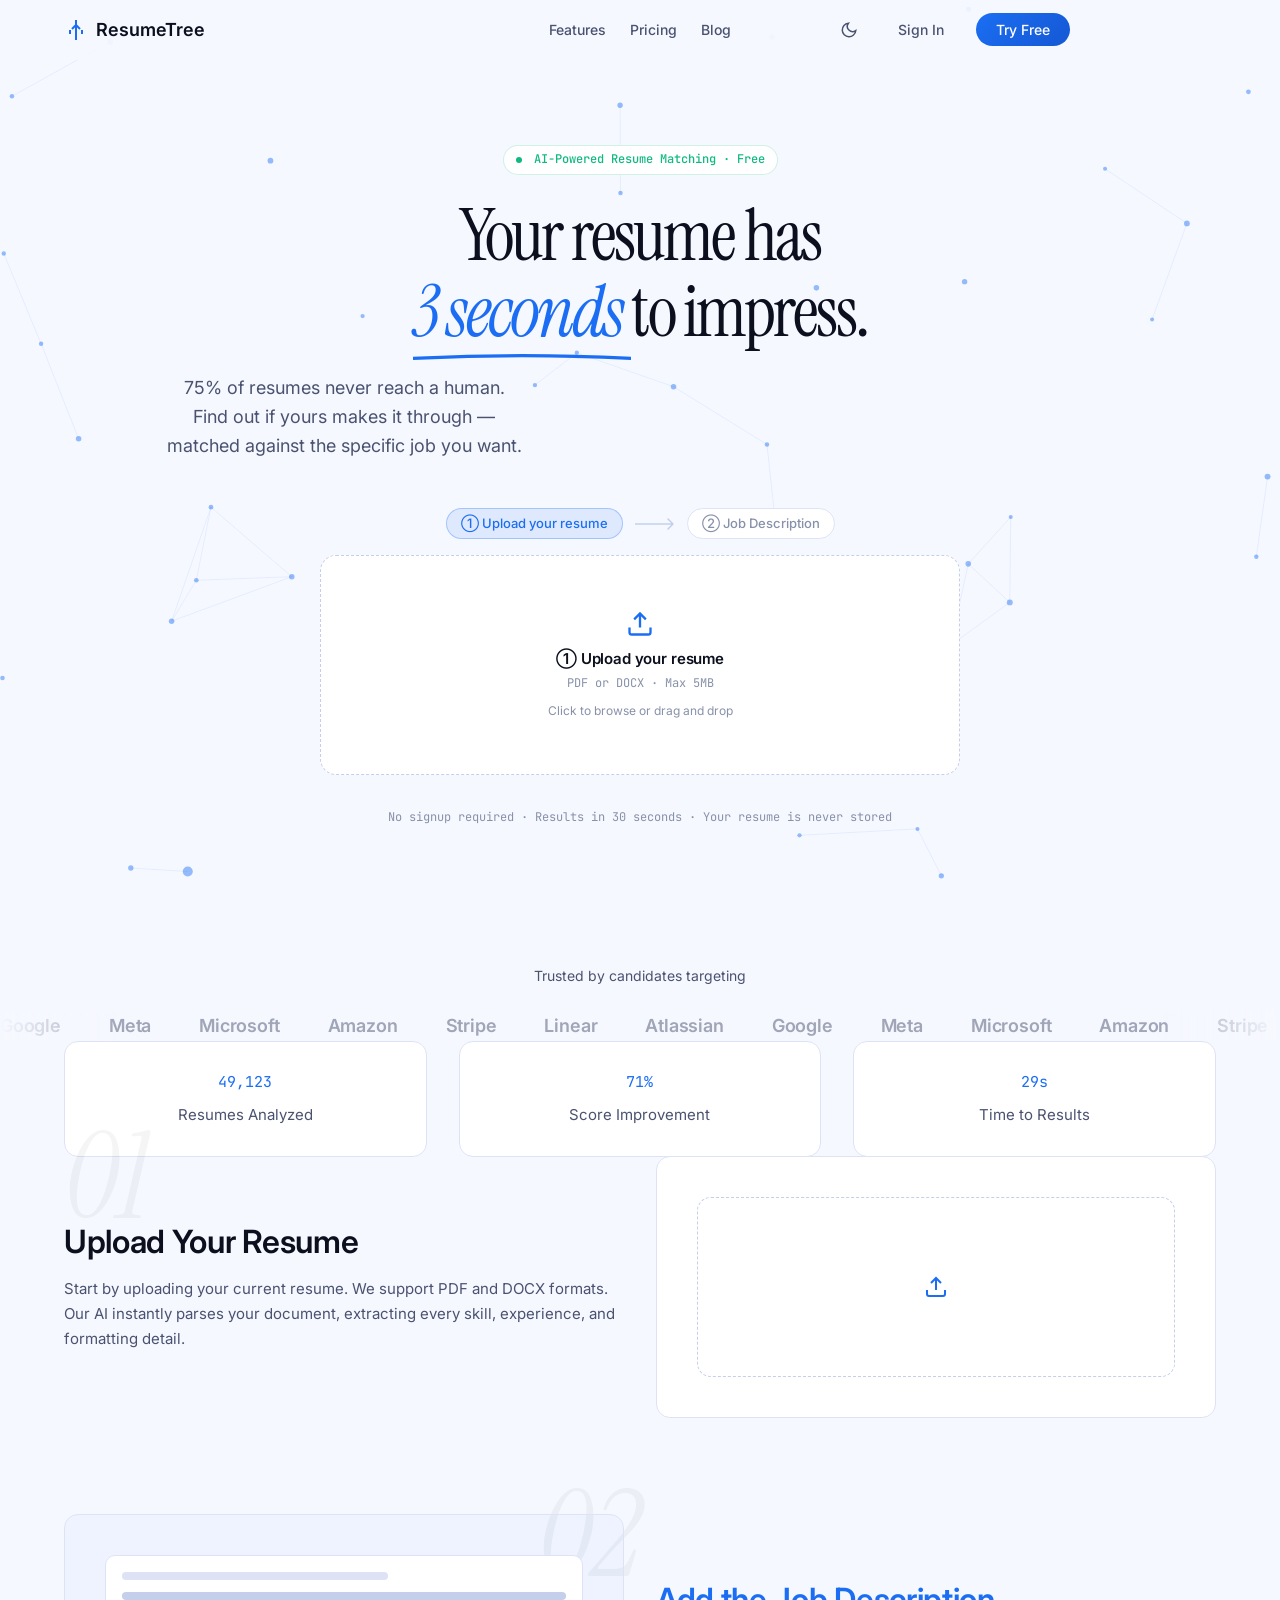
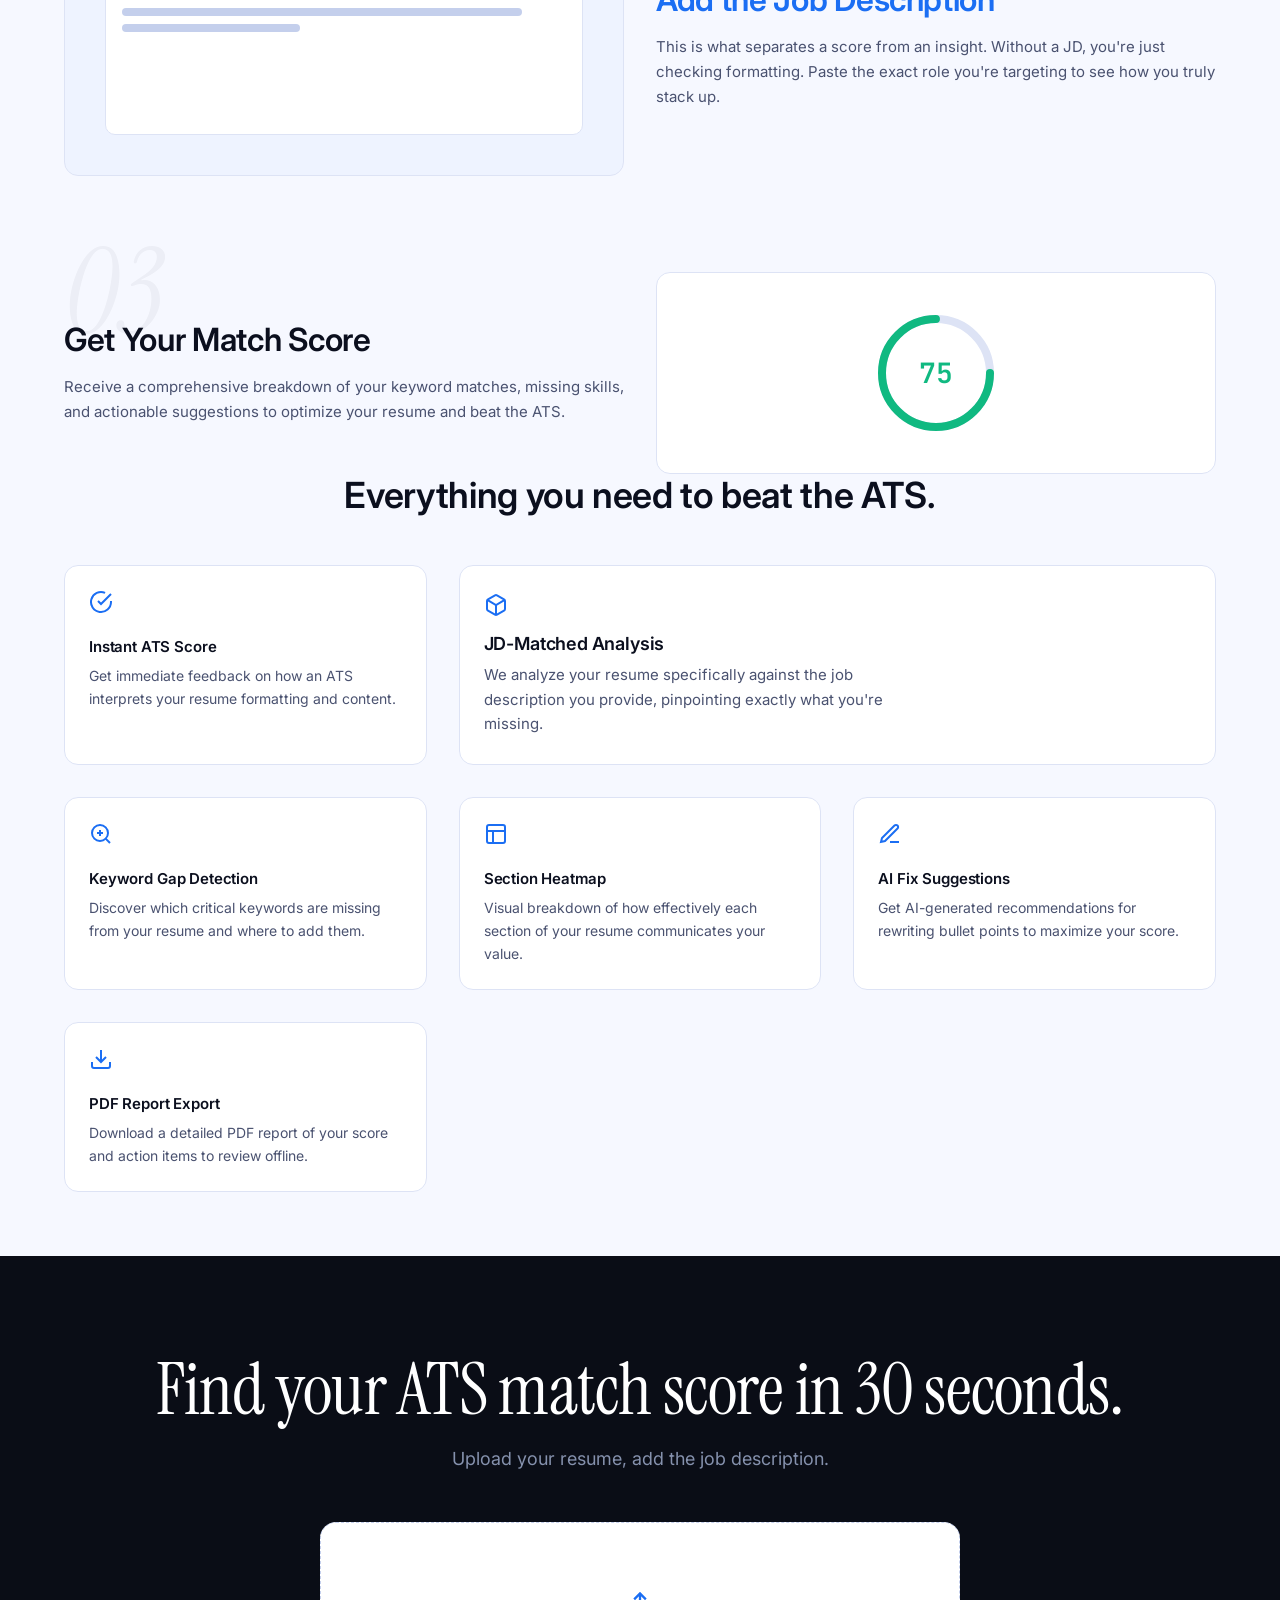
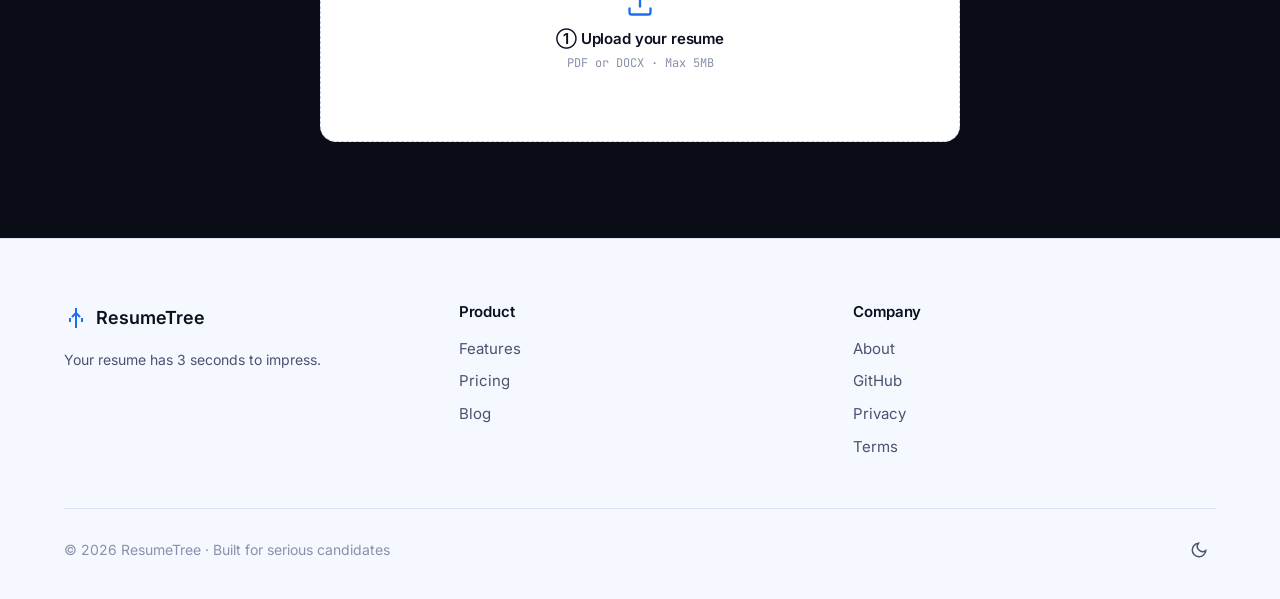
==== commit bf6da1ad: "Overhaul Results Dashboard layout, integrate Enhancv style design system, and implement backend pipe" ====
--- a/frontend/index.html
+++ b/frontend/index.html
@@ -35,14 +35,11 @@
       display: flex; gap: 24px; transition: all 380ms var(--smooth);
     }
     .panel { border-radius: 14px; transition: all 380ms var(--smooth); }
-    .panel-left { width: 100%; }
-    .panel-right { width: 0%; opacity: 0; visibility: hidden; transform: translateX(20px); display: none; }
+    .panel-left { width: 100%; transition: width 380ms var(--smooth); }
+    .panel-right { width: 0%; opacity: 0; visibility: hidden; transform: translateX(20px); display: none; overflow: hidden; transition: width 380ms var(--smooth), opacity 380ms var(--smooth); }
     
-    .flow-container.state-jd .panel-left { width: 45%; background: var(--surface); border: 1px solid var(--border); }
-    .flow-container.state-jd .panel-left .upload-zone { padding: 24px; border: none; background: transparent; animation: none; }
-    .flow-container.state-jd .panel-left svg.huge-icon { display: none; }
-    
-    .flow-container.state-jd .panel-right { width: 55%; display: flex; opacity: 1; visibility: visible; transform: translateX(0); background: var(--card); border: 1px solid var(--border); padding: 32px; }
+    .flow-container.state-jd .panel-left { width: 42%; }
+    .flow-container.state-jd .panel-right { width: 58%; display: flex; opacity: 1; visibility: visible; transform: translateX(0); background: var(--card); border: 1px solid var(--border); padding: 28px; }
 
     @media (max-width: 768px) {
       .flow-container.state-jd { flex-direction: column; }
@@ -50,26 +47,35 @@
     }
 
     /* Steps */
-    .step-indicator { display: flex; align-items: center; justify-content: center; gap: 16px; margin-bottom: 16px; font-family: var(--font-ui); font-size: 13px; font-weight: 500; }
-    .step-indicator span { transition: color var(--t-normal); }
-    .step-active { color: var(--brand); }
-    .step-inactive { color: var(--t3); }
-    .step-arr { color: var(--border-hi); letter-spacing: -1px; }
+    .step-indicator { display: flex; align-items: center; justify-content: center; gap: 12px; margin-bottom: 16px; }
+    .step-pill { font-family: var(--font-ui); font-size: 13px; font-weight: 500; border-radius: 999px; padding: 4px 14px; transition: all 300ms ease; }
+    .step-active { background: rgba(27,110,243,0.1); border: 1px solid rgba(27,110,243,0.3); color: var(--brand); }
+    .step-inactive { background: var(--surface); border: 1px solid var(--border); color: var(--t3); }
+    .step-arr { color: var(--border-hi); letter-spacing: -1px; width: 40px; }
 
     /* Processing Overlay */
     .processing-overlay {
       position: fixed; top: 0; left: 0; right: 0; bottom: 0;
-      background: rgba(7, 9, 15, 0.4);
+      background: rgba(246, 248, 255, 0.7);
       backdrop-filter: blur(8px);
       -webkit-backdrop-filter: blur(8px);
       z-index: 200; display: none; align-items: center; justify-content: center; flex-direction: column;
+      animation: fadeIn 300ms var(--out);
+    }
+    .dark .processing-overlay {
+      background: rgba(7, 9, 15, 0.5);
     }
     .processing-overlay.active { display: flex; }
+    
+    .auto-detect-strip {
+      background: rgba(16,185,129,0.08); border: 1px solid rgba(16,185,129,0.2); border-radius: 8px; padding: 10px 14px; font-family: 'Inter'; font-size: 12px; animation: slideDown 250ms var(--out);
+    }
+    @keyframes slideDown { from { opacity: 0; transform: translateY(-10px); } to { opacity: 1; transform: translateY(0); } }
   </style>
 </head>
 <body>
   
-  <nav class="navbar" style="height: 60px; z-index: 100;">
+  <nav class="navbar">
     <div class="nav-content container flex justify-between items-center w-full">
       <a href="index.html" class="logo" style="font-weight: 600; flex: 1;">
         <svg width="24" height="24" viewBox="0 0 24 24" fill="none" stroke="var(--brand)" stroke-width="2"><path d="M12 22V2M16 11l-4-4-4 4M6 16v-4M18 16v-4"/></svg>
@@ -85,15 +91,15 @@
           <svg class="icon-sun" width="18" height="18" viewBox="0 0 24 24" fill="none" stroke="currentColor" stroke-width="2"><circle cx="12" cy="12" r="5"></circle><line x1="12" y1="1" x2="12" y2="3"></line><line x1="12" y1="21" x2="12" y2="23"></line><line x1="4.22" y1="4.22" x2="5.64" y2="5.64"></line><line x1="18.36" y1="18.36" x2="19.78" y2="19.78"></line><line x1="1" y1="12" x2="3" y2="12"></line><line x1="21" y1="12" x2="23" y2="12"></line><line x1="4.22" y1="19.78" x2="5.64" y2="18.36"></line><line x1="18.36" y1="5.64" x2="19.78" y2="4.22"></line></svg>
           <svg class="icon-moon" width="18" height="18" viewBox="0 0 24 24" fill="none" stroke="currentColor" stroke-width="2"><path d="M21 12.79A9 9 0 1 1 11.21 3 7 7 0 0 0 21 12.79z"></path></svg>
         </button>
-        <button class="btn btn-ghost" style="padding: 8px 16px;">Sign In</button>
-        <button class="btn btn-primary" style="padding: 8px 16px;">Try Free</button>
+        <button class="btn btn-ghost sign-in-btn">Sign In</button>
+        <button class="btn btn-primary try-free-btn">Try Free</button>
       </div>
     </div>
   </nav>
 
   <main class="hero-section">
     <div class="mesh-bg">
-      <canvas id="heroCanvas" class="mesh-canvas"></canvas>
+      <div id="hero-canvas" class="mesh-canvas"></div>
     </div>
     
     <div class="container text-center flex-col items-center" style="position: relative; z-index: 10;">
@@ -111,7 +117,7 @@
         to impress.
       </h1>
       
-      <p class="text-secondary mb-12 hero-stagger-3 mx-auto" style="max-width: 560px; font-size: 18px; line-height: 1.6;">
+      <p class="text-secondary mb-12 hero-stagger-3 mx-auto text-center" style="max-width: 560px; font-size: 18px; line-height: 1.6;">
         75% of resumes never reach a human.<br>
         Find out if yours makes it through —<br>
         matched against the specific job you want.
@@ -119,9 +125,11 @@
 
       <div class="hero-scale w-full mb-8 max-w-3xl mx-auto">
         <div id="step-indicators" class="step-indicator">
-          <span id="step1-ind" class="step-active">① Resume</span>
-          <span class="step-arr">→→→</span>
-          <span id="step2-ind" class="step-inactive">② Job Description</span>
+          <span id="step1-ind" class="step-pill step-active">① Upload your resume</span>
+          <svg id="step-connector" width="40" height="12" viewBox="0 0 40 12" fill="none" xmlns="http://www.w3.org/2000/svg">
+            <path id="step-line" d="M0 6H38M38 6L33 1M38 6L33 11" stroke="var(--border-hi)" stroke-width="1.5" stroke-linecap="round" stroke-linejoin="round" />
+          </svg>
+          <span id="step2-ind" class="step-pill step-inactive">② Job Description</span>
         </div>
 
         <div id="flow-container" class="flow-container text-left mt-4" style="justify-content: center;">
@@ -129,101 +137,264 @@
           <!-- LEFT: RESUME UPLOAD -->
           <div id="panel-left" class="panel panel-left w-full flex justify-center">
             <div id="state-idle" class="upload-zone mx-auto w-full">
-              <svg class="huge-icon" width="24" height="24" viewBox="0 0 24 24" fill="none" stroke="currentColor" stroke-width="2"><path d="M21 15v4a2 2 0 0 1-2 2H5a2 2 0 0 1-2-2v-4M17 8l-5-5-5 5M12 3v12"/></svg>
-              <h3 style="font-size: 15px; font-weight: 600; margin-bottom: 2px;">① Upload your resume</h3>
-              <p class="text-t3 mono-text" style="font-size: 13px;">PDF or DOCX · Max 5MB</p>
-              <p class="text-t3 mt-2" style="font-size: 12px;">Click to browse or drag and drop</p>
+              <svg class="huge-icon" width="28" height="28" viewBox="0 0 24 24" fill="none" stroke="var(--brand)" stroke-width="2"><path d="M21 15v4a2 2 0 0 1-2 2H5a2 2 0 0 1-2-2v-4M17 8l-5-5-5 5M12 3v12"/></svg>
+              <h3 style="font-family: var(--font-ui); font-size: 15px; font-weight: 600; margin-bottom: 2px;">① Upload your resume</h3>
+              <p class="text-t3 mono-text" style="font-size: 12px; margin-top: 4px;">PDF or DOCX · Max 5MB</p>
+              <p class="text-t3" style="font-size: 12px; margin-top: 8px;">Click to browse or drag and drop</p>
             </div>
             
             <div id="state-done" style="display:none; padding: 24px; width: 100%;">
               <div class="flex items-center gap-3">
-                <div style="background:var(--brand-soft); color:var(--brand); padding:10px; border-radius:8px;">
-                  <svg width="18" height="18" viewBox="0 0 24 24" fill="none" stroke="currentColor" stroke-width="2"><path d="M14 2H6a2 2 0 0 0-2 2v16a2 2 0 0 0 2 2h12a2 2 0 0 0 2-2V8z"></path><polyline points="14 2 14 8 20 8"></polyline><line x1="16" y1="13" x2="8" y2="13"></line><line x1="16" y1="17" x2="8" y2="17"></line><polyline points="10 9 9 9 8 9"></polyline></svg>
+                <div style="background:rgba(16,185,129,0.05); color:var(--excellent); padding:10px; border-radius:8px; border: 1.5px solid var(--excellent);">
+                  <svg id="upload-check-svg" width="18" height="18" viewBox="0 0 24 24" fill="none" stroke="currentColor" stroke-width="2"><path id="check-path" d="M20 6L9 17l-5-5"></path></svg>
                 </div>
                 <div style="flex: 1;">
-                  <h4 class="font-600 mb-0" style="font-size: 14px;">resume_2025.pdf</h4>
-                  <p class="text-t2 mono-text" style="font-size: 12px; margin-top:2px;">2.3 MB · Ready</p>
+                  <h4 class="font-600 mb-0 mono-text" style="font-size: 13px;" id="filename-display">resume.pdf</h4>
+                  <p class="text-t3 mono-text" style="font-size: 12px; margin-top:2px;">1.2 MB</p>
+                </div>
+                <button class="btn btn-ghost" style="padding: 4px 8px; font-size:12px;" onclick="location.reload()">Change file</button>
+              </div>
+            </div>
+          </div>
+
+          <!-- RIGHT: JD INPUT -->
+          <div id="panel-right" class="panel panel-right flex-col">
+            <h3 class="mb-2 text-brand" style="font-family: var(--font-ui); font-weight: 600; font-size: 13px;">② Now add the job description</h3>
+            <p class="text-t2 mb-6" style="font-size: 13px; line-height: 1.6;">Without a job description, your score is just a formatting grade. Add the JD to see your REAL match percentage.</p>
+
+            <div class="input-wrapper mb-4">
+              <textarea id="jd-textarea" class="textarea mono-text" style="height: 180px; font-size: 13px;" placeholder="" spellcheck="false"></textarea>
+              <label class="floating-label">Job Description Text</label>
+              <span id="char-counter" class="char-counter">0 / 2000+</span>
+            </div>
+            <div id="auto-detect-strip" class="auto-detect-strip mb-4" style="display:none;"></div>
+
+            <button id="analyze-btn" class="analyze-btn w-full mt-auto" title="Required — tells us what to match your resume against" disabled>Add job description to continue</button>
+          </div>
+
+        </div>
+      </div>
+
+      <div class="text-t3 hero-stagger-4 mono-text" style="font-size: 12px;">
+        No signup required · Results in 30 seconds · Your resume is never stored
+      </div>
+    </div>
+  </main>
+
+  <!-- Social Proof Strip -->
+  <aside class="w-full relative mt-16 pb-8 overflow-hidden">
+    <p class="text-center text-t2 font-500 mb-6" style="font-size: 14px;">Trusted by candidates targeting</p>
+    <div class="marquee-container">
+      <div class="marquee-content flex items-center">
+        <!-- Text stand-ins for demo, typically these are SVG logos -->
+        <span class="marquee-item">Google</span>
+        <span class="marquee-item">Meta</span>
+        <span class="marquee-item">Microsoft</span>
+        <span class="marquee-item">Amazon</span>
+        <span class="marquee-item">Stripe</span>
+        <span class="marquee-item">Linear</span>
+        <span class="marquee-item">Atlassian</span>
+        <!-- Duplicates for loop -->
+        <span class="marquee-item">Google</span>
+        <span class="marquee-item">Meta</span>
+        <span class="marquee-item">Microsoft</span>
+        <span class="marquee-item">Amazon</span>
+        <span class="marquee-item">Stripe</span>
+        <span class="marquee-item">Linear</span>
+        <span class="marquee-item">Atlassian</span>
+      </div>
+    </div>
+  </aside>
+
+  <!-- Stats Grid -->
+  <section class="container mt-16 mb-24 reveal">
+    <div class="grid-3 text-center reveal-group">
+      <div class="card bg-surface stat-card">
+        <div class="display-title-normal mono-text text-brand mb-2 stat-num" data-target="50000">0</div>
+        <div class="text-t2 font-500">Resumes Analyzed</div>
+      </div>
+      <div class="card bg-surface stat-card">
+        <div class="display-title-normal mono-text text-brand mb-2"><span class="stat-num" data-target="73">0</span>%</div>
+        <div class="text-t2 font-500">Score Improvement</div>
+      </div>
+      <div class="card bg-surface stat-card">
+        <div class="display-title-normal mono-text text-brand mb-2"><span class="stat-num" data-target="30">0</span>s</div>
+        <div class="text-t2 font-500">Time to Results</div>
+      </div>
+    </div>
+  </section>
+
+  <!-- How It Works Section -->
+  <section class="container mb-32 relative">
+    <div class="flex-col gap-24">
+      <div class="grid-2 items-center reveal relative">
+        <div class="ghost-number">01</div>
+        <div class="flex-col" style="z-index: 1;">
+          <h2 class="mb-4" style="font-size: 32px;">Upload Your Resume</h2>
+          <p>Start by uploading your current resume. We support PDF and DOCX formats. Our AI instantly parses your document, extracting every skill, experience, and formatting detail.</p>
+        </div>
+        <div class="card" style="padding:40px; text-align:center; display:flex; justify-content:center; align-items:center; background:var(--surface);">
+            <div style="border: 1.5px dashed var(--border-hi); border-radius:14px; width:100%; height:180px; display:flex; align-items:center; justify-content:center; background:var(--card);">
+              <svg width="24" height="24" viewBox="0 0 24 24" fill="none" stroke="var(--brand)" stroke-width="2"><path d="M21 15v4a2 2 0 0 1-2 2H5a2 2 0 0 1-2-2v-4M17 8l-5-5-5 5M12 3v12"/></svg>
+            </div>
+        </div>
+      </div>
+
+      <div class="grid-2 items-center reveal relative" style="direction: rtl;">
+        <div class="ghost-number" style="right: 50%;">02</div>
+        <div class="flex-col" style="z-index: 1; direction: ltr;">
+          <h2 class="mb-4 text-brand" style="font-size: 32px;">Add the Job Description</h2>
+          <p>This is what separates a score from an insight. Without a JD, you're just checking formatting. Paste the exact role you're targeting to see how you truly stack up.</p>
+        </div>
+        <div class="card" style="padding:40px; text-align:center; display:flex; justify-content:center; align-items:center; background:rgba(27,110,243,0.03); direction: ltr;">
+            <div style="border: 1px solid var(--border); border-radius:10px; width:100%; height:180px; display:flex; flex-direction:column; background:var(--card); padding:16px;">
+                <div style="width: 60%; height: 8px; background: var(--border); border-radius: 4px; margin-bottom: 12px;"></div>
+                <div style="width: 100%; height: 8px; background: var(--border-hi); border-radius: 4px; margin-bottom: 8px;"></div>
+                <div style="width: 90%; height: 8px; background: var(--border-hi); border-radius: 4px; margin-bottom: 8px;"></div>
+                <div style="width: 40%; height: 8px; background: var(--border-hi); border-radius: 4px; margin-bottom: 8px;"></div>
+            </div>
+        </div>
+      </div>
+
+      <div class="grid-2 items-center reveal relative">
+        <div class="ghost-number">03</div>
+        <div class="flex-col" style="z-index: 1;">
+          <h2 class="mb-4" style="font-size: 32px;">Get Your Match Score</h2>
+          <p>Receive a comprehensive breakdown of your keyword matches, missing skills, and actionable suggestions to optimize your resume and beat the ATS.</p>
+        </div>
+        <div class="card" style="padding:40px; text-align:center; display:flex; justify-content:center; align-items:center; background:var(--surface);">
+            <div style="position:relative; width: 120px; height: 120px; display:flex; align-items:center; justify-content:center;">
+                <svg width="120" height="120" viewBox="0 0 120 120">
+                    <circle cx="60" cy="60" r="54" fill="none" stroke="var(--border)" stroke-width="8"></circle>
+                    <circle cx="60" cy="60" r="54" fill="none" stroke="var(--excellent)" stroke-width="8" stroke-dasharray="339" stroke-dashoffset="85" stroke-linecap="round"></circle>
+                </svg>
+                <span class="mono-text" style="position:absolute; font-size:28px; font-weight:600; color:var(--excellent);">75</span>
+            </div>
+        </div>
+      </div>
+    </div>
+  </section>
+
+  <!-- Features Grid -->
+  <section class="container mb-32 reveal">
+    <h2 class="text-center mb-12" style="font-size: 36px;">Everything you need to beat the ATS.</h2>
+    <div class="grid-3 reveal-group">
+      <div class="card feature-card">
+        <svg class="feature-icon mb-4" width="24" height="24" viewBox="0 0 24 24" fill="none" stroke="var(--brand)" stroke-width="2"><path d="M22 11.08V12a10 10 0 1 1-5.93-9.14"></path><polyline points="22 4 12 14.01 9 11.01"></polyline></svg>
+        <h4 class="mb-2" style="font-size: 15px;">Instant ATS Score</h4>
+        <p style="font-size: 14px;">Get immediate feedback on how an ATS interprets your resume formatting and content.</p>
+      </div>
+      <div class="card feature-card" style="grid-column: span 2; display:flex; flex-direction:column; justify-content:center; min-height: 200px;">
+        <svg class="feature-icon mb-4" width="24" height="24" viewBox="0 0 24 24" fill="none" stroke="var(--brand)" stroke-width="2"><path d="M21 16V8a2 2 0 0 0-1-1.73l-7-4a2 2 0 0 0-2 0l-7 4A2 2 0 0 0 3 8v8a2 2 0 0 0 1 1.73l7 4a2 2 0 0 0 2 0l7-4A2 2 0 0 0 21 16z"></path><polyline points="3.27 6.96 12 12.01 20.73 6.96"></polyline><line x1="12" y1="22.08" x2="12" y2="12"></line></svg>
+        <h4 class="mb-2" style="font-size: 18px;">JD-Matched Analysis</h4>
+        <p style="font-size: 15px; max-width: 400px;">We analyze your resume specifically against the job description you provide, pinpointing exactly what you're missing.</p>
+      </div>
+      <div class="card feature-card">
+        <svg class="feature-icon mb-4" width="24" height="24" viewBox="0 0 24 24" fill="none" stroke="var(--brand)" stroke-width="2"><circle cx="11" cy="11" r="8"></circle><line x1="21" y1="21" x2="16.65" y2="16.65"></line><line x1="11" y1="8" x2="11" y2="14"></line><line x1="8" y1="11" x2="14" y2="11"></line></svg>
+        <h4 class="mb-2" style="font-size: 15px;">Keyword Gap Detection</h4>
+        <p style="font-size: 14px;">Discover which critical keywords are missing from your resume and where to add them.</p>
+      </div>
+      <div class="card feature-card">
+        <svg class="feature-icon mb-4" width="24" height="24" viewBox="0 0 24 24" fill="none" stroke="var(--brand)" stroke-width="2"><rect x="3" y="3" width="18" height="18" rx="2" ry="2"></rect><line x1="3" y1="9" x2="21" y2="9"></line><line x1="9" y1="21" x2="9" y2="9"></line></svg>
+        <h4 class="mb-2" style="font-size: 15px;">Section Heatmap</h4>
+        <p style="font-size: 14px;">Visual breakdown of how effectively each section of your resume communicates your value.</p>
+      </div>
+      <div class="card feature-card">
+        <svg class="feature-icon mb-4" width="24" height="24" viewBox="0 0 24 24" fill="none" stroke="var(--brand)" stroke-width="2"><path d="M12 20h9"></path><path d="M16.5 3.5a2.121 2.121 0 0 1 3 3L7 19l-4 1 1-4L16.5 3.5z"></path></svg>
+        <h4 class="mb-2" style="font-size: 15px;">AI Fix Suggestions</h4>
+        <p style="font-size: 14px;">Get AI-generated recommendations for rewriting bullet points to maximize your score.</p>
+      </div>
+      <div class="card feature-card">
+        <svg class="feature-icon mb-4" width="24" height="24" viewBox="0 0 24 24" fill="none" stroke="var(--brand)" stroke-width="2"><path d="M21 15v4a2 2 0 0 1-2 2H5a2 2 0 0 1-2-2v-4"></path><polyline points="7 10 12 15 17 10"></polyline><line x1="12" y1="15" x2="12" y2="3"></line></svg>
+        <h4 class="mb-2" style="font-size: 15px;">PDF Report Export</h4>
+        <p style="font-size: 14px;">Download a detailed PDF report of your score and action items to review offline.</p>
+      </div>
+    </div>
+  </section>
+
+  <!-- Bottom CTA -->
+  <section class="bottom-cta">
+    <div class="container text-center flex-col items-center">
+      <h2 class="display-title mb-4" style="color: white;">Find your ATS match score in 30 seconds.</h2>
+      <p class="mb-12" style="color: #8591AD; font-size: 18px;">Upload your resume, add the job description.</p>
+      
+      <div id="cta-flow-container" class="flow-container text-left mt-4" style="justify-content: center; width:100%; max-width:800px; margin:0 auto;">
+          <div id="cta-panel-left" class="panel panel-left w-full flex justify-center">
+            <div id="cta-state-idle" class="upload-zone mx-auto w-full">
+              <svg class="huge-icon" width="28" height="28" viewBox="0 0 24 24" fill="none" stroke="var(--brand)" stroke-width="2"><path d="M21 15v4a2 2 0 0 1-2 2H5a2 2 0 0 1-2-2v-4M17 8l-5-5-5 5M12 3v12"/></svg>
+              <h3 style="font-family: var(--font-ui); font-size: 15px; font-weight: 600; margin-bottom: 2px;">① Upload your resume</h3>
+              <p class="text-t3 mono-text" style="font-size: 12px; margin-top: 4px;">PDF or DOCX · Max 5MB</p>
+            </div>
+            
+            <div id="cta-state-done" style="display:none; padding: 24px; width: 100%;">
+              <div class="flex items-center gap-3">
+                <div style="background:rgba(16,185,129,0.05); color:var(--excellent); padding:10px; border-radius:8px; border: 1.5px solid var(--excellent);">
+                  <svg width="18" height="18" viewBox="0 0 24 24" fill="none" stroke="currentColor" stroke-width="2"><path d="M20 6L9 17l-5-5"></path></svg>
+                </div>
+                <div style="flex: 1;">
+                  <h4 class="font-600 mb-0 mono-text text-white" style="font-size: 13px;">resume.pdf</h4>
+                  <p class="text-t3 mono-text" style="font-size: 12px; margin-top:2px;">Ready</p>
                 </div>
               </div>
-              <button class="btn btn-ghost mt-4 w-full" style="padding: 6px; font-size:12px;" onclick="location.reload()">Change file</button>
             </div>
           </div>
-
-          <!-- RIGHT: JD INPUT -->
-          <div id="panel-right" class="panel panel-right flex-col">
-            <h3 class="mb-2 text-brand" style="font-size: 13px;">② Now add the job description</h3>
-            <p class="text-t2 mb-6" style="font-size: 13px; line-height: 1.5;">Without a job description, your score is just a formatting grade. Add the JD to see your REAL match percentage.</p>
-
+          <div id="cta-panel-right" class="panel panel-right flex-col">
+            <h3 class="mb-2 text-brand" style="font-family: var(--font-ui); font-weight: 600; font-size: 13px;">② Now add the job description</h3>
             <div class="input-wrapper mb-4">
-              <textarea id="jd-textarea" class="textarea mono-text" style="height: 180px; font-size: 13px;" placeholder="Paste the full job description here. Include all requirements for the most accurate ATS match score." spellcheck="false"></textarea>
-              <label class="floating-label">Job Description Text</label>
-              <span id="char-counter" class="char-counter">0 / 2000+</span>
-            </div>
-
-            <button id="analyze-btn" class="btn w-full mt-auto" style="background: var(--border); color: var(--t3); cursor: not-allowed;" title="Required — tells us what to match your resume against" disabled>Add job description to continue</button>
+              <textarea id="cta-jd-textarea" class="textarea mono-text" style="height: 120px; font-size: 13px; min-height: 120px; padding-top: 16px;" placeholder="Paste the job description..." spellcheck="false"></textarea>
+            </div>
+            <button id="cta-analyze-btn" class="analyze-btn w-full mt-auto" disabled>Analyze ATS Match →</button>
           </div>
-
-        </div>
-      </div>
-
-      <div class="text-t3 hero-stagger-4 mono-text" style="font-size: 12px;">
-        No signup required · Results in 30 seconds · Your resume is never stored
-      </div>
-    </div>
-  </main>
-
-  <!-- Social Proof Strip -->
-  <aside class="w-full relative mt-16 pb-8">
-    <p class="text-center text-t2 font-500 mb-6" style="font-size: 14px;">Trusted by candidates targeting</p>
-    <div class="marquee-container" style="opacity: 0.6;">
-      <div class="marquee-content flex gap-8 items-center">
-        <!-- Text stand-ins for demo, typically these are SVG logos -->
-        <span class="font-600 text-t2" style="font-size:24px;">Google</span>
-        <span class="font-600 text-t2" style="font-size:24px;">Meta</span>
-        <span class="font-600 text-t2" style="font-size:24px;">Microsoft</span>
-        <span class="font-600 text-t2" style="font-size:24px;">Amazon</span>
-        <span class="font-600 text-t2" style="font-size:24px;">Stripe</span>
-        <span class="font-600 text-t2" style="font-size:24px;">Linear</span>
-        <span class="font-600 text-t2" style="font-size:24px;">Atlassian</span>
-        <!-- Duplicates for loop -->
-        <span class="font-600 text-t2" style="font-size:24px;">Google</span>
-        <span class="font-600 text-t2" style="font-size:24px;">Meta</span>
-        <span class="font-600 text-t2" style="font-size:24px;">Microsoft</span>
-        <span class="font-600 text-t2" style="font-size:24px;">Amazon</span>
-        <span class="font-600 text-t2" style="font-size:24px;">Stripe</span>
-        <span class="font-600 text-t2" style="font-size:24px;">Linear</span>
-        <span class="font-600 text-t2" style="font-size:24px;">Atlassian</span>
-      </div>
-    </div>
-  </aside>
-
-  <!-- Stats Grid -->
-  <section class="container mt-16 mb-24 reveal animate-on-scroll">
-    <div class="grid-3 text-center">
-      <div class="card bg-surface">
-        <div class="display-title-normal mono-text text-brand mb-2">50,000+</div>
-        <div class="text-t2 font-500">Resumes Analyzed</div>
-      </div>
-      <div class="card bg-surface">
-        <div class="display-title-normal mono-text text-brand mb-2">73%</div>
-        <div class="text-t2 font-500">Score Improvement</div>
-      </div>
-      <div class="card bg-surface">
-        <div class="display-title-normal mono-text text-brand mb-2">30s</div>
-        <div class="text-t2 font-500">Time to Results</div>
       </div>
     </div>
   </section>
+
+  <!-- Footer -->
+  <footer class="footer">
+    <div class="container">
+      <div class="grid-3 mb-12">
+        <div class="flex-col">
+          <a href="#" class="logo mb-4" style="font-weight: 600; color: var(--t1);">
+            <svg width="24" height="24" viewBox="0 0 24 24" fill="none" stroke="var(--brand)" stroke-width="2"><path d="M12 22V2M16 11l-4-4-4 4M6 16v-4M18 16v-4"/></svg>
+            ResumeTree
+          </a>
+          <p class="text-t2" style="font-size: 14px;">Your resume has 3 seconds to impress.</p>
+        </div>
+        <div class="flex-col gap-2">
+          <h4 class="mb-2">Product</h4>
+          <a href="#" class="text-t2 footer-link">Features</a>
+          <a href="#" class="text-t2 footer-link">Pricing</a>
+          <a href="#" class="text-t2 footer-link">Blog</a>
+        </div>
+        <div class="flex-col gap-2">
+          <h4 class="mb-2">Company</h4>
+          <a href="#" class="text-t2 footer-link">About</a>
+          <a href="#" class="text-t2 footer-link">GitHub</a>
+          <a href="#" class="text-t2 footer-link">Privacy</a>
+          <a href="#" class="text-t2 footer-link">Terms</a>
+        </div>
+      </div>
+      <div class="flex justify-between items-center" style="border-top: 1px solid var(--border); padding-top: 24px;">
+        <p class="text-t3" style="font-size: 14px;">© 2026 ResumeTree · Built for serious candidates</p>
+        <button class="btn btn-ghost theme-toggle-btn" style="padding: 8px; border:none;" aria-label="Toggle Theme">
+          <svg class="icon-sun" width="18" height="18" viewBox="0 0 24 24" fill="none" stroke="currentColor" stroke-width="2"><circle cx="12" cy="12" r="5"></circle><line x1="12" y1="1" x2="12" y2="3"></line><line x1="12" y1="21" x2="12" y2="23"></line><line x1="4.22" y1="4.22" x2="5.64" y2="5.64"></line><line x1="18.36" y1="18.36" x2="19.78" y2="19.78"></line><line x1="1" y1="12" x2="3" y2="12"></line><line x1="21" y1="12" x2="23" y2="12"></line><line x1="4.22" y1="19.78" x2="5.64" y2="18.36"></line><line x1="18.36" y1="5.64" x2="19.78" y2="4.22"></line></svg>
+          <svg class="icon-moon" width="18" height="18" viewBox="0 0 24 24" fill="none" stroke="currentColor" stroke-width="2"><path d="M21 12.79A9 9 0 1 1 11.21 3 7 7 0 0 0 21 12.79z"></path></svg>
+        </button>
+      </div>
+    </div>
+  </footer>
 
   <!-- Processing Overlay -->
   <div id="processing-overlay" class="processing-overlay">
-    <div class="card glass flex-col text-left" style="width: 400px; padding: 40px; border-color: var(--border-hi);">
-      <h3 class="mb-4">Analyzing Context...</h3>
-      <div id="progress-steps" class="flex-col gap-3 mb-6"></div>
-      <div class="w-full bg-border rounded-full h-2 mb-2 overflow-hidden">
-        <div id="progress-bar" class="h-full bg-brand" style="width: 0%; border-radius:99px; transition: 4s linear; background: var(--brand);"></div>
-      </div>
-      <p class="text-t3 mono-text text-sm mb-4">~<span id="time-est">18</span> seconds remaining</p>
+    <div class="card glass flex-col text-left" style="width: 420px; padding: 40px; border-radius: 20px;">
+      <div class="flex justify-center mb-6">
+        <canvas id="processingCanvas" width="80" height="80"></canvas>
+      </div>
+      <div id="progress-steps" class="flex-col gap-4 mb-8"></div>
+      <div class="w-full rounded-full h-1.5 mb-2 overflow-hidden" style="background: var(--border); height: 6px; border-radius: 3px;">
+        <div id="progress-bar" class="h-full bg-brand" style="width: 0%; transition: width 18s linear; background: linear-gradient(90deg, var(--brand), var(--brand-hi));"></div>
+      </div>
+      <p class="text-t3 mono-text mb-4 text-center" style="font-size: 12px;"><span id="time-est" class="mono-text text-t2 font-500">~18s remaining</span></p>
       <button class="btn btn-ghost w-full" onclick="location.reload()">Cancel</button>
     </div>
   </div>
@@ -231,8 +402,10 @@
   <script src="js/core.js" defer></script>
   <script src="js/animations.js" defer></script>
   <script src="js/app.js" defer></script>
+  <script src="js/canvas.js" defer></script>
   <style>
-    .path-draw { stroke-dasharray: 200; stroke-dashoffset: 200; animation: drawCheck 1s 800ms forwards ease-out; }
+    .path-draw { stroke-dasharray: 220; stroke-dashoffset: 220; animation: drawLine 800ms 1100ms var(--out) forwards; }
+    @keyframes drawLine { to { stroke-dashoffset: 0; } }
   </style>
 </body>
 </html>
--- a/frontend/css/layout.css
+++ b/frontend/css/layout.css
@@ -7,45 +7,33 @@
   padding: 0 24px;
 }
 
-.grid-2 {
-  display: grid;
-  grid-template-columns: repeat(2, 1fr);
-  gap: 32px;
-}
+.grid-2 { display: grid; grid-template-columns: repeat(2, 1fr); gap: 32px; }
+.grid-3 { display: grid; grid-template-columns: repeat(3, 1fr); gap: 32px; }
 
-.grid-3 {
-  display: grid;
-  grid-template-columns: repeat(3, 1fr);
-  gap: 32px;
-}
-
-@media (max-width: 1023px) {
-  .grid-3 { grid-template-columns: repeat(2, 1fr); }
-}
-
-@media (max-width: 639px) {
-  .grid-2, .grid-3 { grid-template-columns: 1fr; }
-}
+@media (max-width: 1023px) { .grid-3 { grid-template-columns: repeat(2, 1fr); } }
+@media (max-width: 639px) { .grid-2, .grid-3 { grid-template-columns: 1fr; } }
 
 /* Navigation */
 .navbar {
   position: fixed;
-  top: 0;
-  left: 0;
-  right: 0;
-  height: 72px;
+  top: 0; left: 0; right: 0;
+  height: 60px;
   z-index: 100;
-  background: rgba(5, 7, 13, 0.6);
-  backdrop-filter: blur(12px);
-  -webkit-backdrop-filter: blur(12px);
-  border-bottom: 1px solid rgba(255,255,255,0.04);
+  background: rgba(246,248,255,0.70);
+  backdrop-filter: blur(20px) saturate(180%);
+  -webkit-backdrop-filter: blur(20px) saturate(180%);
+  border-bottom: 1px solid transparent;
+  transition: border-color 300ms, background 300ms;
   display: flex;
   align-items: center;
 }
 
-[data-theme="light"] .navbar {
-  background: rgba(255,255,255,0.8);
-  border-bottom: 1px solid rgba(0,0,0,0.04);
+.dark .navbar {
+  background: rgba(7,9,15,0.75);
+}
+
+.navbar.scrolled {
+  border-bottom-color: var(--border);
 }
 
 .nav-content {
@@ -55,42 +43,20 @@
   width: 100%;
 }
 
-.nav-links {
-  display: flex;
-  gap: 32px;
-  align-items: center;
-}
-
-.nav-links a {
-  color: var(--text-secondary);
-  text-decoration: none;
-  font-size: 14px;
-  font-weight: 500;
-  transition: color var(--fast) var(--ease-out);
-}
-
-.nav-links a:hover {
-  color: var(--text-primary);
-}
-
-@media (max-width: 768px) {
-  .nav-links { display: none; }
-}
+.nav-links { display: flex; gap: 32px; align-items: center; }
+.nav-links a { color: var(--t2); text-decoration: none; font-size: 14px; font-weight: 500; transition: color 150ms var(--out); }
+.nav-links a:hover { color: var(--t1); }
+@media (max-width: 768px) { .nav-links { display: none; } }
 
 .logo {
   font-family: var(--font-ui);
   font-weight: 700;
   font-size: 18px;
-  color: var(--text-primary);
+  color: var(--t1);
   text-decoration: none;
   display: flex;
   align-items: center;
   gap: 8px;
-}
-
-.logo-icon {
-  width: 24px;
-  height: 24px;
 }
 
 /* Flex Utilities */
@@ -104,14 +70,15 @@
 .gap-6 { gap: 24px; }
 .gap-8 { gap: 32px; }
 .gap-12 { gap: 48px; }
+.gap-24 { gap: 96px; }
 .flex-1 { flex: 1; }
 
 /* Text Utilities */
 .text-center { text-align: center; }
-.text-secondary { color: var(--text-secondary); }
-.text-tertiary { color: var(--text-tertiary); }
-.text-primary { color: var(--text-primary); }
-.text-brand { color: var(--brand-primary); }
+.text-secondary { color: var(--t2); }
+.text-tertiary { color: var(--t3); }
+.text-primary { color: var(--t1); }
+.text-brand { color: var(--brand); }
 
 .w-full { width: 100%; }
 .h-full { height: 100%; }
@@ -152,9 +119,54 @@
   overflow: visible !important;
 }
 
+/* Bottom CTA section */
+.bottom-cta {
+  background: #0A0D16;
+  padding: 96px 0;
+  width: 100%;
+  margin-top: 64px;
+}
+.bottom-cta .card { background: #111521; border-color: #1D2338; }
+
 /* Footer layout */
 .footer {
-  border-top: 1px solid var(--bg-border);
+  border-top: 1px solid var(--border);
   padding: 64px 0 32px;
-  margin-top: 128px;
+  margin-top: 0px;
 }
+.footer-link { transition: color 150ms ease; text-decoration: none; }
+.footer-link:hover { color: var(--brand); }
+
+/* Global Polish elements */
+::-webkit-scrollbar { width: 5px; }
+::-webkit-scrollbar-track { background: var(--base); }
+::-webkit-scrollbar-thumb { background: var(--border-hi); border-radius: 3px; }
+::-webkit-scrollbar-thumb:hover { background: var(--brand); }
+
+::selection {
+  background: rgba(27,110,243,0.25);
+  color: var(--t1);
+}
+
+*:focus-visible {
+  outline: 2px solid var(--brand);
+  outline-offset: 3px;
+  border-radius: 4px;
+}
+
+.ghost-number {
+  font-family: "Instrument Serif", serif;
+  font-style: italic;
+  font-size: 120px;
+  opacity: 0.04;
+  position: absolute;
+  top: -40px;
+  left: 0;
+  pointer-events: none;
+  z-index: 0;
+  line-height: 1;
+}
+
+/* Stat sections */
+.stat-card { text-align: center; padding: 32px 24px; }
+.stat-card:hover { transform: translateY(-4px); border-color: rgba(27,110,243,0.3); box-shadow: 0 12px 40px rgba(0,0,0,0.12); transition: all 200ms var(--smooth); }
--- a/frontend/css/components.css
+++ b/frontend/css/components.css
@@ -12,9 +12,8 @@
   padding: 12px 28px;
   cursor: pointer;
   border: none;
-  transition: all var(--instant) var(--out);
+  transition: transform 150ms, box-shadow 150ms, color 150ms, background 150ms;
   text-decoration: none;
-  will-change: transform, box-shadow;
 }
 
 .btn:disabled {
@@ -23,28 +22,28 @@
   pointer-events: none;
 }
 
-.btn-primary {
-  background: linear-gradient(135deg, var(--blue), #1558D4);
-  border: 1px solid rgba(255,255,255,0.08);
-  color: #fff;
-  box-shadow: 0 2px 4px rgba(0,0,0,0.1);
-}
-
-.btn-primary:not(:disabled):hover {
-  transform: translateY(-2px);
-  box-shadow: 0 0 0 1px rgba(27,110,243,0.3),
-              0 0 32px rgba(27,110,243,0.20);
-}
-
-.btn-ghost {
+.btn-primary, .try-free-btn {
+  background: linear-gradient(135deg, #1B6EF3, #1558D4);
+  border: none;
+  border-radius: 999px;
+  padding: 8px 20px;
+  color: white;
+}
+
+.btn-primary:not(:disabled):hover, .try-free-btn:not(:disabled):hover {
+  transform: translateY(-1px);
+  box-shadow: 0 4px 14px var(--brand-glow);
+}
+
+.btn-ghost, .sign-in-btn {
   background: transparent;
-  border: 1px solid var(--border-hi);
+  border: none;
+  color: var(--t2);
+  padding: 8px 16px;
+}
+
+.btn-ghost:not(:disabled):hover, .sign-in-btn:not(:disabled):hover {
   color: var(--t1);
-}
-
-.btn-ghost:not(:disabled):hover {
-  background: var(--elevated);
-  border-color: var(--blue);
 }
 
 /* CARDS */
@@ -53,9 +52,9 @@
   border: 1px solid var(--border);
   border-radius: 14px;
   padding: 28px;
-  transition: transform var(--fast) var(--smooth),
-              border-color var(--fast) var(--smooth),
-              box-shadow var(--fast) var(--smooth);
+  transition: transform 200ms var(--smooth),
+              border-color 200ms var(--smooth),
+              box-shadow 200ms var(--smooth);
   position: relative;
   overflow: hidden;
 }
@@ -63,26 +62,12 @@
 .card:hover {
   transform: translateY(-3px);
   border-color: var(--border-hi);
-  box-shadow: 0 12px 40px rgba(0,0,0,0.35);
-}
-
-.card.spotlight::after {
-  content: "";
-  position: absolute;
-  top: 0; left: 0; right: 0; bottom: 0;
-  background: radial-gradient(600px circle at var(--mouse-x, 50%) var(--mouse-y, 50%), rgba(27,110,243,0.05), transparent 40%);
-  opacity: 0;
-  transition: opacity var(--normal) var(--out);
-  pointer-events: none;
-  z-index: 0;
-}
-
-.card.spotlight:hover::after { opacity: 1; }
-.card > * { position: relative; z-index: 1; }
-
-.card-high { border-left: 4px solid var(--poor); }
-.card-med { border-left: 4px solid var(--average); }
-.card-low { border-left: 4px solid var(--t3); }
+  box-shadow: 0 12px 40px rgba(0,0,0,0.12);
+}
+
+.feature-card { padding: 24px; border: 1px solid var(--border); border-radius: 14px; }
+.feature-card:hover { transform: translateY(-4px); box-shadow: 0 12px 40px rgba(0,0,0,0.12); border-color: rgba(27,110,243,0.3); }
+.feature-card:hover .feature-icon { filter: drop-shadow(0 0 8px rgba(27,110,243,0.3)); transform: scale(1.05); transition: all 200ms ease; }
 
 /* PILLS */
 .pill {
@@ -103,16 +88,6 @@
   color: var(--excellent);
   border: 1px solid rgba(16, 185, 129, 0.2);
 }
-.pill-red {
-  background: rgba(239, 68, 68, 0.05);
-  color: var(--poor);
-  border: 1px dashed rgba(239, 68, 68, 0.4);
-}
-.pill-amber {
-  background: rgba(245, 158, 11, 0.1);
-  color: var(--average);
-  border: 1px solid rgba(245, 158, 11, 0.2);
-}
 
 /* FORMS & JD TEXTAREA */
 .input-wrapper { position: relative; width: 100%; display: flex; flex-direction: column; }
@@ -121,39 +96,38 @@
   top: 16px; left: 16px;
   font-size: 14px;
   color: var(--t3);
-  transition: all var(--fast) var(--out);
+  transition: all 150ms var(--out);
   pointer-events: none;
 }
 .input, .textarea {
   background: var(--surface);
   border: 1px solid var(--border);
   color: var(--t1);
-  border-radius: 8px;
-  padding: 16px;
+  border-radius: 10px;
+  padding: 14px 16px;
   font-family: var(--font-mono);
-  font-size: 14px;
-  transition: all var(--instant) var(--out);
+  font-size: 13px;
+  transition: all 150ms var(--out);
   outline: none;
   width: 100%;
 }
 .textarea {
   resize: vertical;
-  min-height: 200px;
-  padding-top: 24px;
+  min-height: 180px;
+  padding-top: 14px;
   line-height: 1.5;
 }
-/* Has a value or is focused */
 .input:focus ~ .floating-label,
 .input:not(:placeholder-shown) ~ .floating-label,
 .textarea:focus ~ .floating-label,
 .textarea:not(:placeholder-shown) ~ .floating-label {
-  top: 8px;
-  font-size: 10px;
-  color: var(--blue);
+  transform: translateY(-8px) scale(0.8);
+  transform-origin: left top;
+  color: var(--brand);
 }
 .input:focus, .textarea:focus {
-  border-color: var(--blue);
-  box-shadow: 0 0 0 3px var(--blue-glow);
+  border-color: var(--brand);
+  box-shadow: 0 0 0 3px rgba(27,110,243,0.12);
 }
 .char-counter {
   position: absolute;
@@ -166,10 +140,10 @@
 /* UPLOAD ZONE */
 .upload-zone {
   border: 1.5px dashed var(--border-hi);
-  border-radius: 14px;
+  border-radius: 16px;
   padding: 32px 24px;
   max-width: 640px;
-  max-height: 280px;
+  height: 220px;
   display: flex;
   flex-direction: column;
   align-items: center;
@@ -177,30 +151,85 @@
   text-align: center;
   transition: all var(--t-normal) var(--spring);
   cursor: pointer;
-  background: var(--surface);
+  background: var(--card);
   position: relative;
   overflow: hidden;
-  animation: borderBreathe 4s infinite;
+  animation: borderBreathe 2s ease-in-out infinite alternate;
 }
 
 @keyframes borderBreathe {
-  0%, 100% { border-color: var(--border-hi); }
-  50% { border-color: var(--border); }
+  from { border-color: var(--border); }
+  to { border-color: var(--border-hi); }
 }
 
 .upload-zone:hover, .upload-zone.drag-active {
-  border: 2px solid var(--brand);
+  border: 1.5px solid var(--brand);
   background: var(--brand-soft);
   animation: none;
 }
 
 .upload-zone.drag-active svg {
-  transform: translateY(-8px) scale(1.2);
+  transform: scale(1.15);
   color: var(--brand);
+  transition: transform 300ms var(--spring);
 }
 
 .upload-zone svg {
   transition: transform var(--t-normal) var(--spring), color var(--t-fast) var(--out);
-  color: var(--t2);
+  color: var(--brand);
   margin-bottom: 12px;
 }
+
+.upload-zone.success {
+  border: 1.5px solid var(--excellent);
+  background: rgba(16,185,129,0.05);
+  animation: none;
+}
+
+.upload-zone.error {
+  border: 1.5px solid var(--poor);
+  animation: shake 400ms var(--spring);
+}
+
+@keyframes shake {
+  0%,100% { transform: translateX(0); }
+  20% { transform: translateX(-8px); }
+  40% { transform: translateX(8px); }
+  60% { transform: translateX(-5px); }
+  80% { transform: translateX(5px); }
+}
+
+.analyze-btn {
+  width: 100%;
+  border-radius: 10px;
+  padding: 13px;
+  font-family: var(--font-ui);
+  font-weight: 500;
+  font-size: 14px;
+  border: none;
+  cursor: pointer;
+  transition: all 200ms ease;
+  will-change: transform;
+}
+.analyze-btn:disabled {
+  background: var(--border);
+  color: var(--t3);
+  cursor: not-allowed;
+}
+.analyze-btn.active {
+  background: linear-gradient(135deg,#1B6EF3,#1558D4);
+  color: white;
+  animation: btnPulse 2s ease-in-out infinite;
+}
+.analyze-btn.active:hover {
+  transform: translateY(-1px);
+  box-shadow: 0 8px 24px rgba(27,110,243,0.35);
+  animation: none;
+}
+@keyframes btnPulse {
+  0%,100% { box-shadow: 0 0 0 0 rgba(27,110,243,0); }
+  50% { box-shadow: 0 0 0 8px rgba(27,110,243,0.15); }
+}
+
+.glass { background: rgba(255,255,255,0.8); border: 1px solid var(--border); }
+.dark .glass { background: rgba(12,15,25,0.8); border: 1px solid var(--border-hi); }
--- a/frontend/css/animations.css
+++ b/frontend/css/animations.css
@@ -1,45 +1,36 @@
 /* animations.css */
 
-/* Fallback: if JS fails, content shows */
-.animate-on-scroll {
+/* Reveal animations for scroll */
+.reveal {
   opacity: 0;
-  transform: translateY(24px);
-  transition: opacity 500ms var(--out), transform 500ms var(--out);
+  transform: translateY(28px);
+  transition: opacity 500ms var(--out),
+              transform 500ms var(--out);
+  will-change: transform, opacity;
 }
 
-.animate-on-scroll.visible {
-  opacity: 1 !important;
-  transform: translateY(0) !important;
+.reveal.visible {
+  opacity: 1;
+  transform: translateY(0);
 }
 
-@media (prefers-reduced-motion: reduce) {
-  .animate-on-scroll {
-    opacity: 1 !important;
-    transform: none !important;
-  }
-}
+/* Stagger children inside sections */
+.reveal-group > *:nth-child(1) { transition-delay: 0ms; }
+.reveal-group > *:nth-child(2) { transition-delay: 80ms; }
+.reveal-group > *:nth-child(3) { transition-delay: 160ms; }
+.reveal-group > *:nth-child(4) { transition-delay: 240ms; }
+.reveal-group > *:nth-child(5) { transition-delay: 320ms; }
+.reveal-group > *:nth-child(6) { transition-delay: 400ms; }
 
 /* Keyframes */
 @keyframes fadeUp {
-  0% {
-    opacity: 0;
-    transform: translateY(20px);
-  }
-  100% {
-    opacity: 1;
-    transform: translateY(0);
-  }
+  0% { opacity: 0; transform: translateY(20px); }
+  100% { opacity: 1; transform: translateY(0); }
 }
 
 @keyframes scaleIn {
-  0% {
-    opacity: 0;
-    transform: scale(0.95);
-  }
-  100% {
-    opacity: 1;
-    transform: scale(1);
-  }
+  0% { opacity: 0; transform: scale(0.95); }
+  100% { opacity: 1; transform: scale(1); }
 }
 
 @keyframes pulseDot {
@@ -48,22 +39,22 @@
   100% { box-shadow: 0 0 0 0 rgba(16, 185, 129, 0); }
 }
 
-@keyframes drawCheck {
-  0% { stroke-dashoffset: 100; opacity: 0; }
-  100% { stroke-dashoffset: 0; opacity: 1; }
+@keyframes fadeIn {
+  0% { opacity: 0; }
+  100% { opacity: 1; }
 }
 
-@keyframes shimmer {
-  0% { background-position: -200% 0; }
-  100% { background-position: 200% 0; }
+@keyframes fadeDown {
+  0% { opacity: 0; transform: translateY(-10px); }
+  100% { opacity: 1; transform: translateY(0); }
 }
 
-/* Hero delays (uses animation correctly without starting at 0 unconditionally) */
-.hero-stagger-1 { animation: fadeUp 400ms 100ms var(--out) both; }
-.hero-stagger-2 { animation: fadeUp 500ms 250ms var(--out) both; }
-.hero-stagger-3 { animation: fadeUp 400ms 420ms var(--out) both; }
-.hero-scale     { animation: scaleIn 500ms 550ms var(--spring) both; }
-.hero-stagger-4 { animation: fadeUp 400ms 600ms var(--out) both; }
+/* Hero delays */
+.hero-stagger-1 { animation: fadeUp 400ms 100ms var(--out) both; will-change: transform, opacity; }
+.hero-stagger-2 { animation: fadeUp 500ms 250ms var(--out) both; will-change: transform, opacity; }
+.hero-stagger-3 { animation: fadeUp 400ms 420ms var(--out) both; will-change: transform, opacity; }
+.hero-scale     { animation: fadeUp 400ms 550ms var(--out) both; will-change: transform, opacity; }
+.hero-stagger-4 { animation: fadeUp 300ms 700ms var(--out) both; will-change: transform, opacity; }
 
 /* Decorative */
 .animate-pulse-dot {
@@ -86,26 +77,44 @@
   content: "";
   position: absolute;
   top: 0; bottom: 0;
-  width: 100px;
+  width: 120px;
   z-index: 2;
+  pointer-events: none;
 }
-.marquee-container::before {
-  left: 0;
-  background: linear-gradient(to right, var(--base) 0%, transparent 100%);
-}
-.marquee-container::after {
-  right: 0;
-  background: linear-gradient(to left, var(--base) 0%, transparent 100%);
-}
+.marquee-container::before { left: 0; background: linear-gradient(to right, var(--base), transparent); }
+.marquee-container::after { right: 0; background: linear-gradient(to left, var(--base), transparent); }
 
 .marquee-content {
   display: inline-flex;
+  gap: 48px;
   animation: marquee 30s linear infinite;
+  will-change: transform;
 }
+.marquee-content:hover {
+  animation-play-state: paused;
+}
+.marquee-item {
+  font-family: var(--font-ui);
+  font-weight: 600;
+  font-size: 18px;
+  color: var(--t2);
+  opacity: 0.5;
+  letter-spacing: -0.01em;
+  transition: opacity 200ms;
+}
+.marquee-item:hover { opacity: 1.0; }
 
 @keyframes marquee {
   0% { transform: translateX(0); }
   100% { transform: translateX(-50%); } 
+}
+
+@keyframes spin {
+  from { transform: rotate(0deg); }
+  to { transform: rotate(360deg); }
+}
+.animate-spin {
+  animation: spin 1s linear infinite;
 }
 
 @media (prefers-reduced-motion: reduce) {
@@ -115,8 +124,9 @@
     transition-duration: 0.01ms !important;
     scroll-behavior: auto !important;
   }
-  .hero-stagger-1, .hero-stagger-2, .hero-stagger-3, .hero-scale, .hero-stagger-4 {
+  .hero-stagger-1, .hero-stagger-2, .hero-stagger-3, .hero-scale, .hero-stagger-4, .reveal {
     opacity: 1 !important;
+    transform: none !important;
     animation: none !important;
   }
 }
